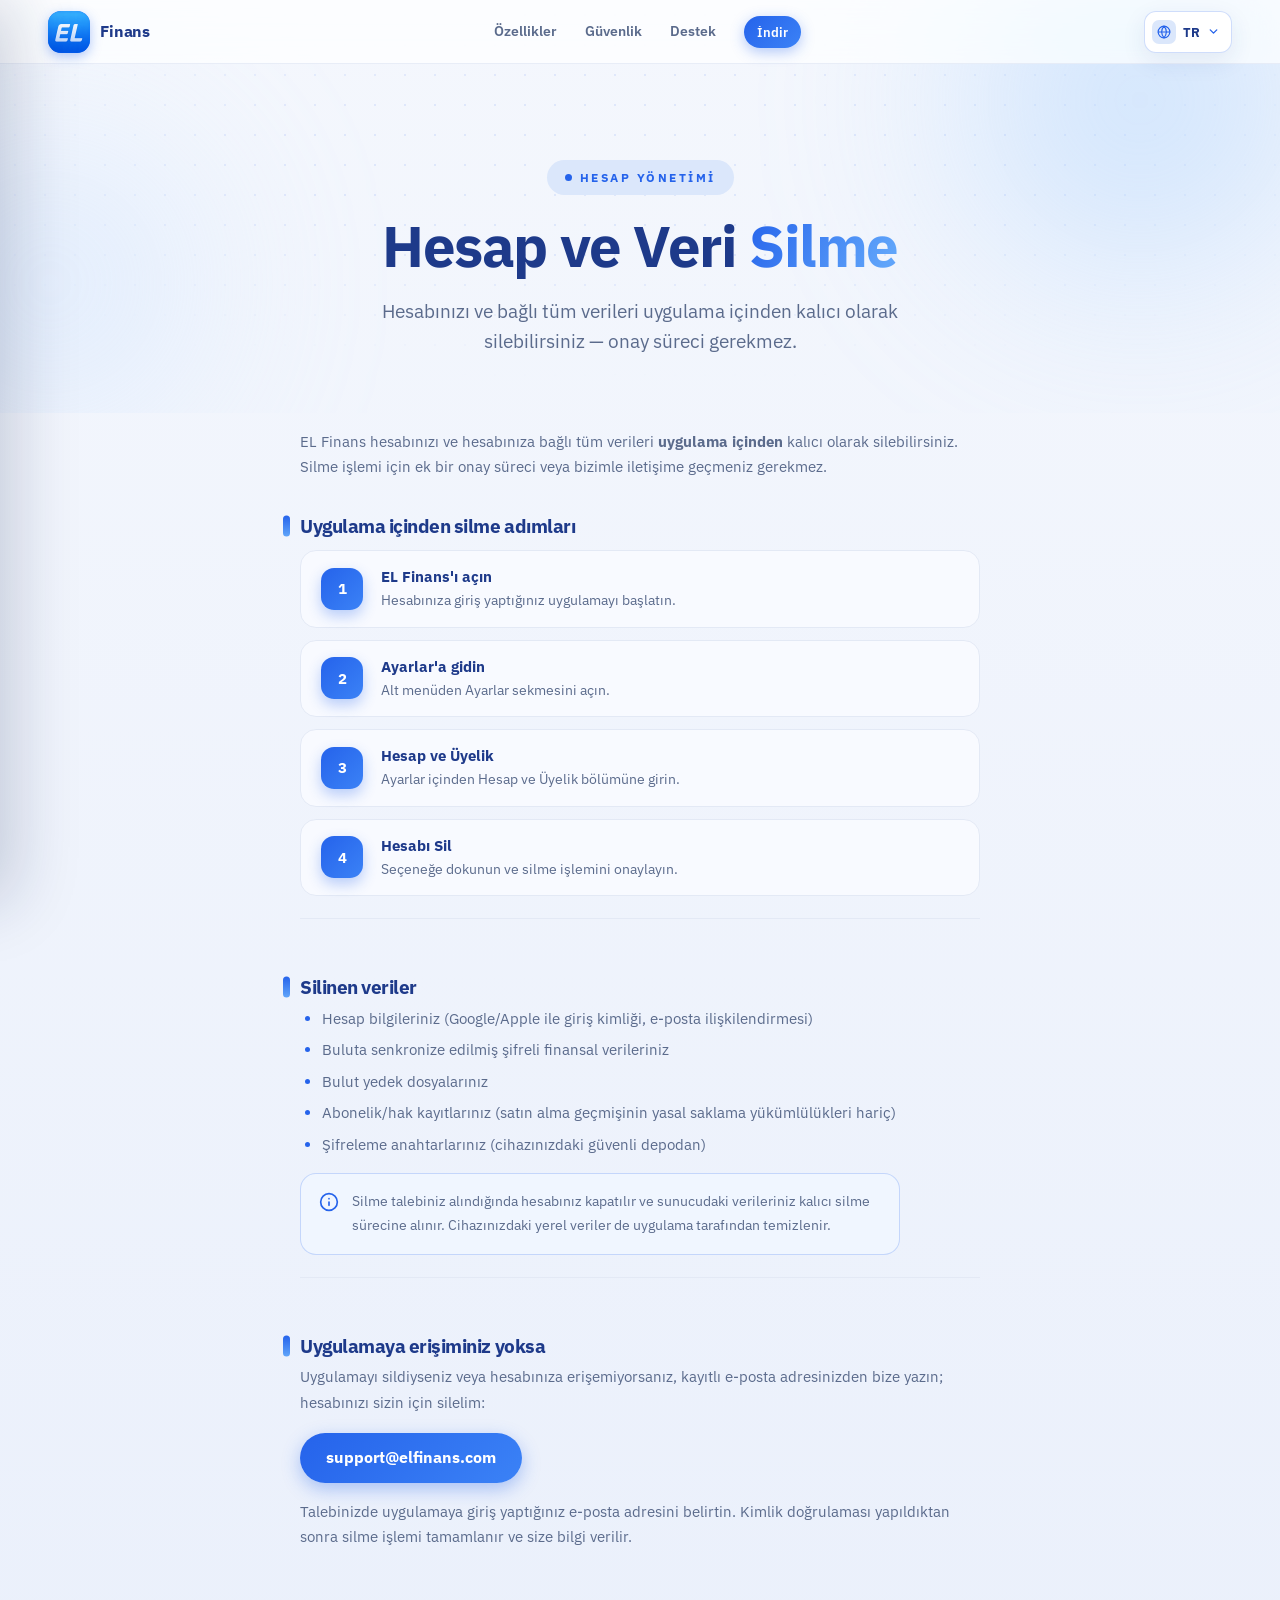
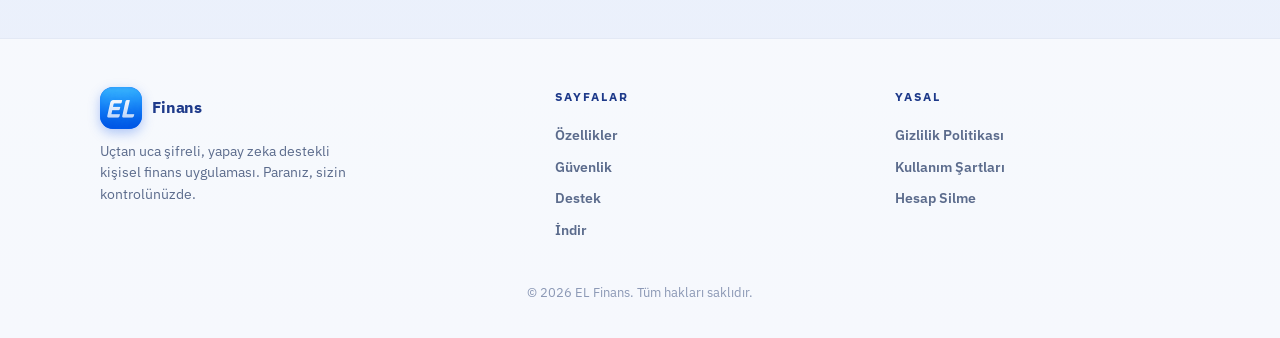
==== account-deletion.html @ 6c354d00 "Keep site animations enabled" ====
<!doctype html>
<html lang="tr" data-active-lang="tr">
<head>
  <meta charset="utf-8">
  <meta name="viewport" content="width=device-width, initial-scale=1">
  <title data-en="EL Finans - Account Deletion">EL Finans - Hesap Silme</title>
  <meta name="description" content="EL Finans hesabınızı ve verilerinizi kalıcı olarak silme adımları.">
  <link rel="icon" type="image/png" href="images/favicon-192.png">
  <link rel="apple-touch-icon" href="images/favicon-192.png">
  <link rel="preconnect" href="https://fonts.googleapis.com">
  <link rel="preconnect" href="https://fonts.gstatic.com" crossorigin>
  <link href="https://fonts.googleapis.com/css2?family=IBM+Plex+Sans:wght@400;500;600;700&display=swap" rel="stylesheet">
  <link rel="stylesheet" href="style.css?v=20260720-9">
</head>
<body>

<nav class="nav">
  <button type="button" class="nav-burger" aria-label="Menüyü aç" aria-expanded="false">
    <svg viewBox="0 0 24 24" fill="none" stroke="currentColor" stroke-width="2.2" stroke-linecap="round" aria-hidden="true"><path d="M4 6h16"/><path d="M4 12h16"/><path d="M4 18h16"/></svg>
  </button>
  <a class="brand" href="/" aria-label="EL Finans"><span class="brand-mark"><img src="images/logo-nav.png" alt="" width="42" height="42"></span><span class="brand-name">Finans</span></a>
  <div class="nav-links">
    <a href="/#features" data-en="Features">Özellikler</a>
    <a href="/#security" data-en="Security">Güvenlik</a>
    <a href="/support" data-en="Support">Destek</a>
    <a class="nav-cta" href="/#download" data-en="Download">İndir</a>
  </div>
  <div class="lang-switch" aria-label="Dil / Language">
    <button type="button" class="lang-toggle" aria-haspopup="listbox" aria-expanded="false">
      <svg viewBox="0 0 24 24" fill="none" stroke="currentColor" stroke-width="2" stroke-linecap="round" stroke-linejoin="round" aria-hidden="true"><circle cx="12" cy="12" r="10"/><path d="M2 12h20"/><path d="M12 2a15.3 15.3 0 0 1 4 10 15.3 15.3 0 0 1-4 10 15.3 15.3 0 0 1-4-10 15.3 15.3 0 0 1 4-10z"/></svg>
      <span class="lang-current">TR</span>
      <svg class="chev" viewBox="0 0 24 24" fill="none" stroke="currentColor" stroke-width="2.5" stroke-linecap="round" stroke-linejoin="round" aria-hidden="true"><path d="m6 9 6 6 6-6"/></svg>
    </button>
    <div class="lang-menu">
      <button type="button" data-set-lang="tr" aria-pressed="true">Türkçe</button>
      <button type="button" data-set-lang="en" aria-pressed="false">English</button>
    </div>
  </div>
</nav>

<header class="page-hero">
  <div class="hero-bg" aria-hidden="true">
    <div class="hero-dots"></div>
    <span class="orb orb-1"></span>
    <span class="orb orb-2"></span>
  </div>
  <span class="badge" data-en="Account Management">Hesap Yönetimi</span>
  <h1 data-en='Account &amp; Data <span class="accent">Deletion</span>'>Hesap ve Veri <span class="accent">Silme</span></h1>
  <p class="lede" data-en="You can permanently delete your account and all linked data from within the app — no approval process required.">Hesabınızı ve bağlı tüm verileri uygulama içinden kalıcı olarak silebilirsiniz — onay süreci gerekmez.</p>
</header>

<main class="page-main">
  <article class="legal-content">
    <section data-lang="tr">
      <div class="legal-intro">
        <p>EL Finans hesabınızı ve hesabınıza bağlı tüm verileri <strong>uygulama içinden</strong> kalıcı olarak silebilirsiniz. Silme işlemi için ek bir onay süreci veya bizimle iletişime geçmeniz gerekmez.</p>
      </div>
      <div class="legal-block">
        <h2>Uygulama içinden silme adımları</h2>
        <ol class="step-list">
        <li><span class="step-copy"><strong>EL Finans'ı açın</strong><span>Hesabınıza giriş yaptığınız uygulamayı başlatın.</span></span></li>
        <li><span class="step-copy"><strong>Ayarlar'a gidin</strong><span>Alt menüden Ayarlar sekmesini açın.</span></span></li>
        <li><span class="step-copy"><strong>Hesap ve Üyelik</strong><span>Ayarlar içinden Hesap ve Üyelik bölümüne girin.</span></span></li>
        <li><span class="step-copy"><strong>Hesabı Sil</strong><span>Seçeneğe dokunun ve silme işlemini onaylayın.</span></span></li>
        </ol>
      </div>
      <div class="legal-block">
        <h2>Silinen veriler</h2>
        <ul>
        <li>Hesap bilgileriniz (Google/Apple ile giriş kimliği, e-posta ilişkilendirmesi)</li>
        <li>Buluta senkronize edilmiş şifreli finansal verileriniz</li>
        <li>Bulut yedek dosyalarınız</li>
        <li>Abonelik/hak kayıtlarınız (satın alma geçmişinin yasal saklama yükümlülükleri hariç)</li>
        <li>Şifreleme anahtarlarınız (cihazınızdaki güvenli depodan)</li>
        </ul>
        <div class="callout">
        <svg viewBox="0 0 24 24" fill="none" stroke="currentColor" stroke-width="2" stroke-linecap="round" stroke-linejoin="round" aria-hidden="true"><circle cx="12" cy="12" r="10"/><path d="M12 16v-4"/><path d="M12 8h.01"/></svg>
        <p>Silme talebiniz alındığında hesabınız kapatılır ve sunucudaki verileriniz kalıcı silme sürecine alınır. Cihazınızdaki yerel veriler de uygulama tarafından temizlenir.</p>
        </div>
      </div>
      <div class="legal-block">
        <h2>Uygulamaya erişiminiz yoksa</h2>
        <p>Uygulamayı sildiyseniz veya hesabınıza erişemiyorsanız, kayıtlı e-posta adresinizden bize yazın; hesabınızı sizin için silelim:</p>
        <a class="mail-cta" href="mailto:support@elfinans.com?subject=Hesap%20Silme%20Talebi">support@elfinans.com</a>
        <p style="margin-top:16px">Talebinizde uygulamaya giriş yaptığınız e-posta adresini belirtin. Kimlik doğrulaması yapıldıktan sonra silme işlemi tamamlanır ve size bilgi verilir.</p>
      </div>
    </section>

    <section data-lang="en">
      <div class="legal-intro">
        <p>You can permanently delete your EL Finans account and all data linked to it <strong>from within the app</strong>. No additional approval process or contacting us is required.</p>
      </div>
      <div class="legal-block">
        <h2>Deletion steps in the app</h2>
        <ol class="step-list">
        <li><span class="step-copy"><strong>Open EL Finans</strong><span>Launch the app you use to access your account.</span></span></li>
        <li><span class="step-copy"><strong>Go to Settings</strong><span>Open the Settings tab from the bottom menu.</span></span></li>
        <li><span class="step-copy"><strong>Account &amp; Membership</strong><span>Open Account &amp; Membership from Settings.</span></span></li>
        <li><span class="step-copy"><strong>Delete Account</strong><span>Tap the option and confirm the deletion.</span></span></li>
        </ol>
      </div>
      <div class="legal-block">
        <h2>Data that is deleted</h2>
        <ul>
        <li>Your account information (Google/Apple sign-in identity, email association)</li>
        <li>Your encrypted financial data synced to the cloud</li>
        <li>Your cloud backup files</li>
        <li>Your subscription/entitlement records (except purchase history subject to legal retention obligations)</li>
        <li>Your encryption keys (from your device's secure storage)</li>
        </ul>
        <div class="callout">
        <svg viewBox="0 0 24 24" fill="none" stroke="currentColor" stroke-width="2" stroke-linecap="round" stroke-linejoin="round" aria-hidden="true"><circle cx="12" cy="12" r="10"/><path d="M12 16v-4"/><path d="M12 8h.01"/></svg>
        <p>Once your deletion request is received, your account is closed and your server-side data enters the permanent deletion process. Local data on your device is also cleared by the app.</p>
        </div>
      </div>
      <div class="legal-block">
        <h2>If you no longer have access to the app</h2>
        <p>If you deleted the app or cannot access your account, write to us from your registered email address and we will delete your account for you:</p>
        <a class="mail-cta" href="mailto:support@elfinans.com?subject=Account%20Deletion%20Request">support@elfinans.com</a>
        <p style="margin-top:16px">Include the email address you used to sign in to the app. After identity verification, the deletion is completed and you are notified.</p>
      </div>
    </section>
  </article>
</main>

<footer class="footer">
  <div class="footer-grid">
    <div class="footer-brand">
      <a class="brand" href="/" aria-label="EL Finans"><span class="brand-mark"><img src="images/logo-nav.png" alt="" width="42" height="42"></span><span class="brand-name">Finans</span></a>
      <p data-en="End-to-end encrypted, AI-powered personal finance app. Your money, under your control.">Uçtan uca şifreli, yapay zeka destekli kişisel finans uygulaması. Paranız, sizin kontrolünüzde.</p>
    </div>
    <div class="footer-col">
      <h4 data-en="Pages">Sayfalar</h4>
      <a href="/#features" data-en="Features">Özellikler</a>
      <a href="/#security" data-en="Security">Güvenlik</a>
      <a href="/support" data-en="Support">Destek</a>
      <a href="/#download" data-en="Download">İndir</a>
    </div>
    <div class="footer-col">
      <h4 data-en="Legal">Yasal</h4>
      <a href="/privacy-policy" data-en="Privacy Policy">Gizlilik Politikası</a>
      <a href="/terms" data-en="Terms of Use">Kullanım Şartları</a>
      <a href="/account-deletion" data-en="Account Deletion">Hesap Silme</a>
    </div>
  </div>
  <div class="copy-line" data-en="© 2026 EL Finans. All rights reserved.">© 2026 EL Finans. Tüm hakları saklıdır.</div>
</footer>

<script src="script.js?v=20260720-3"></script>
</body>
</html>
---- style.css ----
/* ═══════════════════════════════════════════════════════════════
   EL Finans — tanıtım sitesi v2
   Renk paleti korunmuştur; yerleşim ve animasyonlar yenilendi.
   ═══════════════════════════════════════════════════════════════ */
:root {
  --bg-1: #f4f7fd;
  --bg-2: #e9effb;
  --ink: #0f1f4b;
  --head: #1e3a8a;
  --accent: #2563eb;
  --accent-2: #3b82f6;
  --muted: #5b6b8c;
  --card: #ffffff;
  --border: #e3e9f5;
  --chip-bg: #dbe7fb;
  --green: #059669;
  --red: #e11d48;
  --amber: #f59e0b;
  --radius: 24px;
  --nav-h: 64px;
  --desktop-layout-scale: 1;
  --desktop-safe-layout-scale: .92;
  --desktop-layout-width: 100%;
  --desktop-layout-offset: 0%;
  --ease: cubic-bezier(.22,.61,.36,1);
}

* { margin: 0; padding: 0; box-sizing: border-box; }
html { scroll-behavior: smooth; }
.viewport-layout {
  --viewport-layout-scale: var(--desktop-layout-scale);
  width: 100%;
}
@media (min-width: 901px) {
  .viewport-layout {
    flex: none;
    transform: scale(var(--viewport-layout-scale));
    transform-origin: center center;
  }
}
body {
  font-family: "IBM Plex Sans", -apple-system, BlinkMacSystemFont, "Segoe UI", Roboto, "Helvetica Neue", Arial, sans-serif;
  background: linear-gradient(180deg, var(--bg-1) 0%, var(--bg-2) 100%);
  color: var(--ink);
  line-height: 1.6;
  -webkit-font-smoothing: antialiased;
  overflow-x: hidden;
}
img { max-width: 100%; }

/* Klavye ile gezinme için görünür odak halkası */
:focus-visible {
  outline: 3px solid rgba(37, 99, 235, .55);
  outline-offset: 2px;
  border-radius: 6px;
}

/* ─── Kaydırma ilerleme çubuğu (JS enjekte eder) ─── */
.scroll-progress {
  position: fixed; top: 0; left: 0; right: 0; z-index: 200;
  height: 3px; background: linear-gradient(90deg, var(--accent), #60a5fa);
  transform-origin: 0 50%; transform: scaleX(0);
  pointer-events: none;
}

/* ─── Nav ─── */
.nav {
  position: fixed; top: 0; left: 0; right: 0; z-index: 100;
  height: var(--nav-h);
  display: grid; grid-template-columns: auto minmax(0, 1fr) auto;
  align-items: center;
  gap: clamp(14px, 3vw, 34px);
  padding: 0 clamp(16px, 5vw, 48px);
  background: rgba(255, 255, 255, 0.72);
  -webkit-backdrop-filter: saturate(180%) blur(18px);
  backdrop-filter: saturate(180%) blur(18px);
  border-bottom: 1px solid rgba(227, 233, 245, 0.8);
  transition: box-shadow .3s ease;
}
.nav.scrolled { box-shadow: 0 4px 24px rgba(30, 58, 138, 0.08); }
.nav .brand { display: flex; align-items: center; gap: 10px; text-decoration: none; }
.brand-mark {
  width: 42px; height: 42px; border-radius: 13px;
  background: linear-gradient(135deg, #2563eb, #3b82f6);
  color: #fff; font-weight: 700; font-size: 18px; font-style: italic;
  display: grid; place-items: center;
  box-shadow: 0 4px 12px rgba(37, 99, 235, 0.35);
}
.brand-mark { overflow: hidden; }
.brand-mark img { display: block; width: 100%; height: 100%; object-fit: cover; }
.brand-name { color: var(--head); font-weight: 700; font-size: 16px; letter-spacing: -.01em; }
@media (max-width: 480px) { .brand-name { display: none; } }
.nav-links { display: flex; align-items: center; justify-content: center; gap: clamp(12px, 2.4vw, 28px); min-width: 0; }
.nav-links a {
  color: var(--muted); text-decoration: none; font-size: 14px; font-weight: 600;
  transition: color .2s;
}
.nav-links a:hover { color: var(--accent); }
.nav-cta {
  background: linear-gradient(135deg, #2563eb, #3b82f6);
  color: #fff !important; padding: 6px 13px; border-radius: 999px;
  font-size: 12.5px !important;
  box-shadow: 0 4px 14px rgba(37, 99, 235, 0.35);
  transition: transform .2s, box-shadow .2s;
}
.nav-cta:hover { transform: translateY(-1px); box-shadow: 0 6px 20px rgba(37, 99, 235, 0.45); }
.nav-cta:active { transform: scale(.97); }
.nav .lang-switch { justify-self: end; }

/* ─── Mobil menü: hamburger + soldan çekmece ─── */
.nav-burger {
  display: none;
  width: 42px; height: 42px; flex-shrink: 0;
  border: 1px solid var(--border); border-radius: 12px;
  background: rgba(255, 255, 255, .75);
  color: var(--head); cursor: pointer; padding: 0;
  place-items: center;
}
.nav-burger svg { width: 20px; height: 20px; }
.drawer-backdrop {
  position: fixed; inset: 0; z-index: 240;
  background: rgba(7, 15, 36, .45);
  -webkit-backdrop-filter: blur(4px); backdrop-filter: blur(4px);
  opacity: 0; pointer-events: none;
  transition: opacity .28s ease;
}
.drawer-backdrop.show { opacity: 1; pointer-events: auto; }
.drawer {
  position: fixed; top: 0; left: 0; bottom: 0; z-index: 250;
  width: min(300px, 82vw);
  background: var(--card);
  box-shadow: 24px 0 64px rgba(15, 31, 75, .2);
  transform: translateX(-104%);
  transition: transform .32s var(--ease);
  display: flex; flex-direction: column;
  padding: 14px 16px calc(20px + env(safe-area-inset-bottom, 0px));
  overflow-y: auto;
}
.drawer.open { transform: none; }
.drawer-head {
  display: flex; align-items: center; justify-content: space-between;
  padding-bottom: 14px; margin-bottom: 14px;
  border-bottom: 1px solid var(--border);
}
.drawer-head .brand { display: flex; align-items: center; gap: 10px; text-decoration: none; }
.drawer-head .brand-name { display: block; }
.drawer-close {
  width: 38px; height: 38px; border: 0; border-radius: 10px;
  background: var(--chip-bg); color: var(--head);
  display: grid; place-items: center; cursor: pointer;
}
.drawer-close svg { width: 18px; height: 18px; }
.drawer-links { display: grid; gap: 4px; }
.drawer-links a {
  display: block; padding: 13px 12px; border-radius: 12px;
  color: var(--head); text-decoration: none;
  font-weight: 700; font-size: 16px;
}
.drawer-links a:hover, .drawer-links a:active { background: var(--chip-bg); color: var(--accent); }
.drawer-lang { margin-top: auto; padding-top: 16px; border-top: 1px solid var(--border); }
.drawer-lang h5 {
  font-size: 11px; font-weight: 700; letter-spacing: 2px; text-transform: uppercase;
  color: var(--muted); margin: 0 0 10px 4px;
}
.drawer-lang .opts { display: flex; gap: 8px; }
.drawer-lang button {
  flex: 1; padding: 11px; border-radius: 12px;
  border: 1px solid var(--border); background: #fff;
  font: inherit; font-size: 14px; font-weight: 600; color: var(--head);
  cursor: pointer;
}
.drawer-lang button[aria-pressed="true"] {
  background: linear-gradient(135deg, #2563eb, #3b82f6);
  border-color: transparent; color: #fff;
}
body.drawer-open { overflow: hidden; }

@media (max-width: 760px) {
  .nav { display: flex; gap: 12px; }
  .nav-links { display: none; }
  .nav-burger { display: grid; }
  .nav .brand { margin-right: auto; }
}
@media (max-width: 480px) {
  .nav { padding: 0 12px; gap: 10px; }
  .nav .lang-toggle {
    grid-template-columns: 24px 12px;
    gap: 5px;
    width: 54px;
    min-width: 54px;
    min-height: 40px;
    padding: 5px;
  }
  .nav .lang-toggle .lang-current { display: none; }
  .nav .lang-toggle > svg:first-child { width: 24px; height: 24px; }
  .nav .lang-toggle .chev { width: 12px; height: 12px; }
}

/* ─── Ortak metin öğeleri ─── */
.badge {
  display: inline-flex; align-items: center; gap: 8px;
  background: var(--chip-bg); color: var(--accent);
  font-size: 12px; font-weight: 700; letter-spacing: 2.5px; text-transform: uppercase;
  padding: 8px 18px; border-radius: 999px; margin-bottom: 20px;
}
.badge::before {
  content: ""; width: 7px; height: 7px; border-radius: 50%;
  background: var(--accent);
  animation: badgePulse 2.4s ease-in-out infinite;
}
@keyframes badgePulse {
  0%, 100% { opacity: 1; transform: scale(1); box-shadow: 0 0 0 0 rgba(37, 99, 235, .4); }
  50% { opacity: .75; transform: scale(1.15); box-shadow: 0 0 0 5px rgba(37, 99, 235, 0); }
}
h1, h2 { color: var(--head); line-height: 1.08; letter-spacing: -0.025em; }
h1 { font-size: clamp(42px, 7vw, 84px); font-weight: 700; }
h2 { font-size: clamp(30px, 4.5vw, 52px); font-weight: 700; }
.accent {
  background: linear-gradient(120deg, #2563eb, #60a5fa, #2563eb);
  background-size: 200% auto;
  -webkit-background-clip: text; background-clip: text; color: transparent;
  animation: accentShift 7s ease-in-out infinite alternate;
}
@keyframes accentShift { from { background-position: 0% 50%; } to { background-position: 100% 50%; } }
.lede { color: var(--muted); font-size: clamp(16px, 2vw, 19px); margin-top: 18px; max-width: 50ch; }

.section-head { text-align: center; max-width: 720px; margin: 0 auto; padding: 0 clamp(16px, 5vw, 48px); }
.section-head .lede { margin-left: auto; margin-right: auto; }

/* ─── Scroll reveal ─── */
.reveal {
  opacity: 0; transform: translateY(36px); filter: blur(6px);
  transition: opacity .8s var(--ease), transform .8s var(--ease), filter .8s var(--ease);
}
.reveal.in { opacity: 1; transform: none; filter: none; }
.reveal-scale {
  opacity: 0; transform: translateY(48px) scale(.94);
  transition: opacity .9s var(--ease), transform .9s var(--ease);
}
.reveal-scale.in { opacity: 1; transform: none; }
.stagger > * {
  opacity: 0; transform: translateY(24px);
  transition: opacity .7s var(--ease), transform .7s var(--ease);
}
.stagger.in > * { opacity: 1; transform: none; }
.stagger.in > *:nth-child(1) { transition-delay: .05s; }
.stagger.in > *:nth-child(2) { transition-delay: .15s; }
.stagger.in > *:nth-child(3) { transition-delay: .25s; }
.stagger.in > *:nth-child(4) { transition-delay: .35s; }
.stagger.in > *:nth-child(5) { transition-delay: .45s; }
.stagger.in > *:nth-child(6) { transition-delay: .55s; }

/* ─── Telefon çerçevesi ─── */
.phone {
  position: relative;
  isolation: isolate;
  width: min(330px, 82vw);
  padding: clamp(4px, .38vw, 5px);
  border: 1px solid rgba(86, 91, 99, .82);
  border-radius: 14.33% / 6.6%;
  background:
    linear-gradient(105deg, #737982 0%, #f4f5f6 16%, #a8adb5 34%, #f8f9fa 51%, #959ba4 74%, #dfe2e5 100%);
  box-shadow:
    0 40px 80px rgba(15, 31, 75, .28),
    0 8px 24px rgba(15, 31, 75, .15),
    inset 0 1px 1px rgba(255, 255, 255, .95),
    inset 0 -1px 1px rgba(30, 34, 40, .35);
  will-change: transform;
  transform: translateY(var(--py, 0px)) rotateX(var(--rx, 0deg)) rotateY(var(--ry, 0deg));
}
.phone::before,
.phone::after {
  content: "";
  position: absolute;
  z-index: 2;
  width: 3px;
  border: 1px solid rgba(82, 87, 95, .76);
  filter: drop-shadow(0 2px 2px rgba(15, 23, 42, .2));
  pointer-events: none;
}
.phone::before {
  top: 21%;
  left: -4px;
  height: 21%;
  border-width: 0;
  background:
    linear-gradient(90deg, #70757d, #d9dde1 58%, #858b94) 0 0 / 100% 22% no-repeat,
    linear-gradient(90deg, #70757d, #d9dde1 58%, #858b94) 0 36% / 100% 30% no-repeat,
    linear-gradient(90deg, #70757d, #d9dde1 58%, #858b94) 0 72% / 100% 30% no-repeat;
  border-radius: 4px 0 0 4px;
}
.phone::after {
  top: 31%;
  right: -4px;
  height: 13.5%;
  border-radius: 0 4px 4px 0;
  background: linear-gradient(90deg, #858b94, #e4e7e9 42%, #747a83);
}
.phone.float { animation: float 7s ease-in-out infinite; }
@keyframes float { 0%, 100% { transform: translateY(0); } 50% { transform: translateY(-14px); } }
.screen {
  background: #05070b;
  border-radius: 12.6% / 5.8%;
  overflow: hidden;
  position: relative;
  z-index: 1;
}
.screen img { display: block; width: 100%; height: auto; object-fit: contain; object-position: center top; }
.screen::after {
  content: "";
  position: absolute;
  inset: 0;
  z-index: 3;
  border: clamp(4px, .55vw, 6px) solid #030405;
  border-radius: inherit;
  box-shadow: inset 0 0 0 1px rgba(255, 255, 255, .08);
  pointer-events: none;
}
.island {
  position: absolute; top: 1.5%; left: 50%; transform: translateX(-50%);
  width: 27.3%; height: 3.4%; background: #000; border-radius: 999px; z-index: 4;
  box-shadow: inset 0 -1px 0 rgba(255, 255, 255, .06);
}

/* ═══ HERO ═══ */
.hero {
  position: relative; overflow: hidden;
  min-height: 100svh;
  display: flex; flex-direction: column; justify-content: center;
  padding-top: calc(var(--nav-h) + clamp(0px, 3vh, 40px));
}
.hero-bg { position: absolute; inset: 0; pointer-events: none; }
.hero-dots {
  position: absolute; inset: 0;
  background-image: radial-gradient(circle, rgba(37, 99, 235, .1) 1px, transparent 1.5px);
  background-size: 30px 30px;
  -webkit-mask-image: radial-gradient(ellipse 90% 70% at 50% 40%, #000 30%, transparent 75%);
  mask-image: radial-gradient(ellipse 90% 70% at 50% 40%, #000 30%, transparent 75%);
}
.orb {
  position: absolute; border-radius: 50%;
  filter: blur(90px); opacity: .5;
  animation: orbDrift 20s ease-in-out infinite alternate;
}
.orb-1 { width: 520px; height: 520px; top: -160px; right: -120px; background: radial-gradient(circle, #93c5fd, transparent 70%); }
.orb-2 { width: 420px; height: 420px; bottom: -80px; left: -160px; background: radial-gradient(circle, #bfdbfe, transparent 70%); animation-delay: -7s; animation-duration: 26s; }
.orb-3 { width: 280px; height: 280px; top: 26%; left: 44%; background: radial-gradient(circle, #dbeafe, transparent 70%); animation-delay: -13s; animation-duration: 32s; }
@keyframes orbDrift {
  from { transform: translate3d(0, 0, 0) scale(1); }
  to   { transform: translate3d(48px, 36px, 0) scale(1.12); }
}

.hero-inner {
  position: relative; width: 100%; max-width: 1120px;
  margin: 0 auto;
  padding: clamp(18px, 2.7vh, 24px) clamp(16px, 5vw, 48px) clamp(24px, 3vh, 40px);
  display: grid; grid-template-columns: 1.1fr .9fr;
  gap: clamp(32px, 5vw, 72px);
  align-items: center;
}
.hero-copy h1 { line-height: 1.08; }
@media (min-width: 901px) {
  .hero {
    height: 100svh;
    min-height: 0;
    padding-top: calc(var(--nav-h) + 28px);
  }
  .hero-inner {
    padding: 24px 48px 28px;
    gap: 72px;
  }
}
@media (max-width: 900px) {
  .hero-inner { grid-template-columns: 1fr; text-align: center; transform: none; }
  .hero .lede { margin-left: auto; margin-right: auto; }
}

/* Başlık kelime kelime giriş (JS böler) */
.hw {
  display: inline-block;
  opacity: 0; transform: translateY(.7em);
  animation: wordUp .7s var(--ease) forwards;
  animation-delay: calc(var(--i, 0) * 90ms + 120ms);
}
@keyframes wordUp { to { opacity: 1; transform: none; } }
/* Bölünmüş kelimeler transform ile katman oluşturunca üstteki .accent'in
   background-clip:text'i çalışmaz; gradyan her kelimeye ayrıca uygulanır. */
.accent .hw {
  padding-bottom: .08em;
  background: linear-gradient(120deg, #2563eb, #60a5fa, #2563eb);
  background-size: 200% auto;
  -webkit-background-clip: text; background-clip: text; color: transparent;
  animation:
    wordUp .7s var(--ease) calc(var(--i, 0) * 90ms + 120ms) forwards,
    accentShift 7s ease-in-out infinite alternate;
}

.hero-slogan {
  display: inline-flex; align-items: center; gap: 9px;
  width: fit-content; margin-top: 20px;
  padding: 10px 16px;
  color: #1d4ed8; font-size: clamp(15px, 1.6vw, 18px);
  font-weight: 700; letter-spacing: .01em;
  background: linear-gradient(135deg, rgba(255, 255, 255, .92), rgba(219, 234, 254, .78));
  border: 1px solid rgba(59, 130, 246, .22);
  border-radius: 999px;
  box-shadow: 0 10px 28px rgba(37, 99, 235, .13), inset 0 1px 0 rgba(255, 255, 255, .85);
  -webkit-backdrop-filter: blur(10px); backdrop-filter: blur(10px);
  opacity: 0; animation: fadeUp .8s var(--ease) .7s forwards;
}
.hero-slogan::before {
  content: "✦"; color: #3b82f6; font-size: .9em;
  filter: drop-shadow(0 0 7px rgba(59, 130, 246, .45));
}
.hero-copy .lede { opacity: 0; animation: fadeUp .8s var(--ease) .55s forwards; }
.hero-copy .badge { opacity: 0; animation: fadeUp .7s var(--ease) 0s forwards; }
.hero-copy .store-buttons { opacity: 0; animation: fadeUp .8s var(--ease) .85s forwards; }
.hero-copy .trust-chips { opacity: 0; animation: fadeUp .8s var(--ease) 1s forwards; }
@keyframes fadeUp { from { opacity: 0; transform: translateY(26px); } to { opacity: 1; transform: none; } }

@media (max-width: 900px) {
  .hero-slogan { margin-left: auto; margin-right: auto; }
}

.trust-chips {
  list-style: none; display: flex; flex-wrap: wrap; gap: 10px;
  margin-top: 26px; padding: 0;
}
.trust-chips li {
  display: inline-flex; align-items: center; gap: 7px;
  font-size: 12.5px; font-weight: 600; color: var(--muted);
  background: rgba(255, 255, 255, .7);
  border: 1px solid var(--border); border-radius: 999px;
  padding: 7px 13px;
  -webkit-backdrop-filter: blur(6px); backdrop-filter: blur(6px);
}
.trust-chips svg { width: 14px; height: 14px; color: var(--accent); flex-shrink: 0; }
@media (max-width: 900px) { .trust-chips { justify-content: center; } }

/* Hero görseli: telefon + yüzen veri kartları */
.hero-visual {
  position: relative;
  display: flex; justify-content: center;
  perspective: 1200px;
  opacity: 0; animation: heroVisual 1s var(--ease) .35s forwards;
}
@keyframes heroVisual { from { opacity: 0; transform: translateY(40px) scale(.96); } to { opacity: 1; transform: none; } }
.hero-visual::before {
  content: ""; position: absolute; inset: -8%;
  background: conic-gradient(from 180deg, transparent 0%, rgba(147, 197, 253, .35) 25%, transparent 50%, rgba(191, 219, 254, .3) 75%, transparent 100%);
  border-radius: 50%;
  filter: blur(40px);
  animation: ringSpin 26s linear infinite;
  z-index: 0;
}
@keyframes ringSpin { to { transform: rotate(360deg); } }
.hero-visual .phone {
  position: relative; z-index: 1;
  width: min(330px, 82vw);
  box-shadow: 0 16px 34px rgba(15, 31, 75, .13), 0 4px 12px rgba(15, 31, 75, .07);
}
@media (max-width: 900px) {
  .hero-visual .phone { width: min(330px, 82vw); }
}

.float-chip {
  position: absolute; z-index: 2;
  display: flex; align-items: center; gap: 9px;
  background: rgba(255, 255, 255, .88);
  border: 1px solid var(--border);
  border-radius: 15px;
  padding: 10px 14px;
  box-shadow: 0 14px 34px rgba(15, 31, 75, 0.16);
  -webkit-backdrop-filter: blur(10px); backdrop-filter: blur(10px);
  animation: chipFloat 6s ease-in-out infinite alternate;
}
.float-chip .fc-ic {
  width: 30px; height: 30px; border-radius: 9px;
  display: grid; place-items: center; flex-shrink: 0;
}
.float-chip .fc-ic svg { width: 16px; height: 16px; }
.float-chip small { display: block; font-size: 10.5px; font-weight: 600; color: var(--muted); line-height: 1.2; }
.float-chip b { display: block; font-size: 14.5px; font-weight: 700; line-height: 1.25; font-variant-numeric: tabular-nums; }
.chip-income { top: 12%; left: -8%; animation-delay: -1s; }
.chip-income .fc-ic { background: rgba(5, 150, 105, .12); color: var(--green); }
.chip-income b { color: var(--green); }
.chip-expense { top: 42%; right: -12%; animation-delay: -3s; }
.chip-expense .fc-ic { background: rgba(225, 29, 72, .1); color: var(--red); }
.chip-expense b { color: var(--red); }
.chip-net { bottom: 10%; left: -4%; animation-delay: -5s; }
.chip-net .fc-ic { background: rgba(37, 99, 235, .12); color: var(--accent); }
.chip-net b { color: var(--accent); }
@keyframes chipFloat {
  from { transform: translateY(-7px); }
  to   { transform: translateY(9px); }
}
@media (max-width: 900px) {
  .chip-income { left: 2%; }
  .chip-expense { right: 0; }
  .chip-net { left: 6%; }
}
@media (max-width: 560px) {
  .float-chip { padding: 8px 11px; }
  .float-chip b { font-size: 12.5px; }
  .chip-income { left: -2%; }
  .chip-expense { right: -3%; }
}

/* ═══ İSTATİSTİK BANDI ═══ */
.stats {
  max-width: 1080px; margin: 0 auto;
  padding: clamp(56px, 8vw, 96px) clamp(16px, 5vw, 48px) clamp(24px, 4vw, 48px);
  display: grid; grid-template-columns: repeat(4, 1fr); gap: 18px;
}
@media (max-width: 860px) { .stats { grid-template-columns: repeat(2, 1fr); } }
.stat {
  background: var(--card);
  border: 1px solid var(--border);
  border-radius: 22px;
  padding: 26px 20px;
  text-align: center;
  transition: transform .3s var(--ease), box-shadow .3s var(--ease);
}
.stat:hover { transform: translateY(-4px); box-shadow: 0 16px 40px rgba(30, 58, 138, .1); }
.stat b {
  display: block;
  font-size: clamp(30px, 4vw, 42px); font-weight: 700; line-height: 1.1;
  color: var(--head); letter-spacing: -.02em;
  font-variant-numeric: tabular-nums;
}
.stat b span { display: inline; font: inherit; color: inherit; }
.stat b .unit { color: var(--accent); }
.stat > span { display: block; margin-top: 6px; font-size: 13px; font-weight: 600; color: var(--muted); }
@media (min-width: 901px) {
  .stats {
    max-width: 918px;
    padding: 48px 40px 24px;
    gap: 15px;
  }
  .stat { border-radius: 19px; padding: 22px 17px; }
  .stat b { font-size: 36px; }
  .stat > span { margin-top: 5px; font-size: 12px; }
}

/* ═══ YAPIŞKAN VİTRİN (özellikler) ═══ */
.showcase {
  --showcase-steps: 5;
  --showcase-stage-h: calc(100svh - var(--nav-h));
  position: relative;
  min-height: calc(var(--showcase-stage-h) + (var(--showcase-steps) - 1) * 58svh);
  padding: 0 clamp(16px, 5vw, 48px);
}
.showcase-stage {
  position: sticky; top: var(--nav-h);
  height: var(--showcase-stage-h);
  display: flex; align-items: center; justify-content: center;
  overflow: hidden;
}
.showcase-layout {
  --viewport-layout-scale: var(--desktop-safe-layout-scale);
  padding: clamp(12px, 2vh, 20px) 0;
  display: grid; grid-template-rows: auto minmax(0, 1fr);
}
.showcase .section-head .badge { margin-bottom: 8px; padding-block: 6px; }
.showcase .section-head .lede { margin-top: 8px; }
.showcase-wrap {
  width: 100%; max-width: 1080px; min-height: 0;
  margin: clamp(12px, 2vh, 20px) auto 0;
  display: grid; grid-template-columns: minmax(0, 1.1fr) minmax(220px, 340px);
  gap: clamp(14px, 2.5vw, 32px); align-items: center;
}
@media (min-width: 901px) {
  .showcase-layout {
    padding-block: 20px;
    grid-template-rows: auto auto;
    align-content: center;
  }
  .showcase-wrap { margin-top: 20px; gap: 32px; }
  .steps { gap: 9px; }
  .step { padding-block: 11px; }
  .step-ic { width: 44px; height: 44px; }
}
.steps { width: min(100%, 580px); justify-self: end; display: grid; gap: clamp(5px, .9vh, 9px); min-width: 0; }
.step {
  display: flex; gap: 13px; align-items: center; min-width: 0;
  background: transparent; border: 1px solid transparent; border-radius: 18px;
  padding: clamp(8px, 1.15vh, 12px) 15px; cursor: pointer; opacity: .72;
  transition: opacity .35s var(--ease), background .35s var(--ease), border-color .35s var(--ease), box-shadow .35s var(--ease), transform .35s var(--ease);
}
.step.active {
  opacity: 1; background: var(--card); border-color: var(--border);
  box-shadow: 0 12px 32px rgba(30, 58, 138, .1);
  transform: translateX(10px);
}
.step > div { min-width: 0; }
.step-ic {
  width: clamp(36px, 5vh, 44px); height: clamp(36px, 5vh, 44px);
  border-radius: 13px; flex-shrink: 0; display: grid; place-items: center;
  background: var(--chip-bg); color: var(--accent);
  transition: background .35s, color .35s, transform .35s var(--ease);
}
.step.active .step-ic {
  background: linear-gradient(135deg, #2563eb, #3b82f6);
  color: #fff; transform: scale(1.06);
  box-shadow: 0 8px 20px rgba(37, 99, 235, .35);
}
.step-ic svg { width: 21px; height: 21px; }
.step h3 { font-size: 15px; line-height: 1.25; color: var(--head); }
.step p {
  max-width: 100%;
  font-size: 13px;
  color: var(--muted);
  margin-top: 4px;
  line-height: 1.6;
  text-wrap: balance;
}
.step .step-phone { display: none; }
.showcase-sticky {
  position: relative; height: 100%; min-height: 0;
  display: flex; justify-content: center; align-items: center; perspective: 1200px;
}
.showcase-sticky .phone {
  width: min(330px, 82vw);
  box-shadow: 0 16px 34px rgba(15, 31, 75, .13), 0 4px 12px rgba(15, 31, 75, .07);
}
.showcase-sticky .screen { aspect-ratio: 1206 / 2622; }
.showcase-sticky .screen img {
  position: absolute; inset: 0; width: 100%; height: 100%; opacity: 0; transform: scale(1.04);
  transition: opacity .5s var(--ease), transform .5s var(--ease);
}
.showcase-sticky .screen img.active { opacity: 1; transform: none; }

@media (max-width: 900px) {
  .showcase { min-height: 0; padding: clamp(56px, 9vw, 80px) clamp(16px, 5vw, 48px); }
  .showcase-stage { position: static; height: auto; display: block; overflow: visible; }
  .showcase-layout { padding: 0; display: block; transform: none; }
  .showcase-wrap { grid-template-columns: 1fr; margin-top: 32px; }
  .showcase-sticky { display: none; }
  .steps { display: flex; flex-direction: column; gap: 14px; }
  .step { flex-wrap: wrap; cursor: default; opacity: 1; padding: 20px; }
  .step.active { transform: none; }
  .step, .step.active {
    background: var(--card); border-color: var(--border);
    box-shadow: 0 10px 30px rgba(30, 58, 138, .07);
  }
  .step h3 { font-size: 17px; }
  .step p { font-size: 14px; line-height: 1.55; margin-top: 5px; }
  .step .step-phone {
    display: block;
    width: min(270px, 76vw);
    margin: 18px auto 0;
    box-shadow: 0 12px 26px rgba(15, 31, 75, .10);
  }
  .step .step-phone img {
    display: block;
    width: 100%;
    height: auto;
    margin: 0;
  }
}
/* ═══ YAPAY ZEKA DEMOSU ═══ */
.immersive-section {
  position: relative;
  min-height: calc(100svh - var(--nav-h) + 34svh);
}
.immersive-stage {
  position: sticky;
  top: var(--nav-h);
  width: 100%;
  height: calc(100svh - var(--nav-h));
  display: flex;
  flex-direction: column;
  justify-content: center;
  overflow: hidden;
}
.ai-section {
  background: transparent;
}
.ai-section .immersive-stage {
  height: calc(100svh - var(--nav-h));
  min-height: 0;
  padding: clamp(16px, 3vh, 36px) clamp(16px, 5vw, 48px);
}
.ai-visual .phone {
  width: min(330px, 82vw);
}
.ai-panel {
  --viewport-layout-scale: var(--desktop-safe-layout-scale);
  position: relative; overflow: hidden;
  width: 100%; max-width: 1080px; margin: 0 auto;
  background: radial-gradient(900px 500px at 80% -10%, #1e3a8a 0%, #0f1f4b 55%, #0a1533 100%);
  border-radius: 40px;
  padding: clamp(40px, 6vw, 72px) clamp(24px, 5vw, 64px);
  display: grid; grid-template-columns: 1.15fr .85fr;
  gap: clamp(28px, 5vw, 64px);
  align-items: center;
  color: #fff;
  border: 1px solid rgba(147, 197, 253, .16);
  box-shadow: 0 12px 30px rgba(15, 31, 75, .08);
}
@media (max-width: 900px) {
  .immersive-section { min-height: 0; }
  .immersive-stage {
    position: static; height: auto; overflow: visible;
    transform: none !important;
  }
  .viewport-layout { width: 100%; transform: none; }
  .ai-panel { grid-template-columns: 1fr; }
  .gallery .immersive-stage { padding: clamp(72px, 9vw, 96px) 0; }
}
.ai-panel::before {
  content: ""; position: absolute; width: 420px; height: 420px; border-radius: 50%;
  background: rgba(96, 165, 250, .18); filter: blur(90px);
  top: -160px; left: -120px; pointer-events: none;
}
.ai-panel .badge { background: rgba(96, 165, 250, .16); color: #93c5fd; }
.ai-panel .badge::before { background: #93c5fd; }
.ai-panel h2 { color: #fff; }
.ai-panel .lede { color: #b6c4e4; }

.ai-demo { margin-top: 30px; max-width: 460px; }
.ai-input {
  display: flex; align-items: center; gap: 12px;
  background: rgba(255, 255, 255, .08);
  border: 1px solid rgba(147, 197, 253, .25);
  border-radius: 16px;
  padding: 15px 18px;
  font-size: 15.5px;
}
.ai-input svg { width: 19px; height: 19px; color: #93c5fd; flex-shrink: 0; }
.ai-typed { color: #fff; white-space: nowrap; overflow: hidden; }
.ai-caret {
  width: 2px; height: 1.25em; background: #93c5fd; flex-shrink: 0;
  animation: caretBlink 1s steps(1) infinite;
}
@keyframes caretBlink { 50% { opacity: 0; } }
.ai-result { display: flex; flex-wrap: wrap; gap: 9px; margin-top: 14px; min-height: 38px; }
.ai-tag {
  display: inline-flex; align-items: center; gap: 6px;
  background: rgba(96, 165, 250, .14);
  border: 1px solid rgba(147, 197, 253, .3);
  border-radius: 999px;
  padding: 7px 13px;
  font-size: 12.5px; font-weight: 600; color: #dbeafe;
  opacity: 0; transform: translateY(8px) scale(.92);
  transition: opacity .35s var(--ease), transform .35s var(--ease);
}
.ai-tag.show { opacity: 1; transform: none; }
.ai-tag small { color: #93c5fd; font-weight: 700; font-size: 12.5px; }
.ai-note { margin-top: 16px; font-size: 12.5px; color: #8fa3cf; }
.ai-visual { display: flex; justify-content: center; perspective: 1200px; }
@media (max-width: 900px) {
  .ai-section .immersive-stage {
    height: auto;
    min-height: 0;
    padding: 48px 14px 56px;
    overflow: visible;
  }
  .ai-panel {
    grid-template-columns: minmax(0, 1fr);
    gap: 28px;
    padding: 32px 20px 24px;
    border-radius: 28px;
    box-shadow: 0 10px 24px rgba(15, 31, 75, .07);
  }
  .ai-panel h2 { font-size: clamp(30px, 9vw, 38px); }
  .ai-panel .lede { font-size: 15px; line-height: 1.55; }
  .ai-demo { margin-top: 22px; }
  .ai-input { padding: 12px 14px; font-size: 14px; }
  .ai-visual { margin-top: 0; }
.ai-visual .phone {
    width: min(240px, 62vw);
  }
}

/* ═══ GALERİ (marquee) ═══ */
.gallery { text-align: center; overflow: visible; }
.gallery .immersive-stage { padding: clamp(56px, 7vw, 84px) 0; }
.gallery-layout {
  width: var(--desktop-layout-width);
  margin-left: var(--desktop-layout-offset);
}
.marquee {
  position: relative;
  margin-top: 52px;
  display: flex;
  overflow-x: clip;
  overflow-y: visible;
  padding-block: 18px 28px;
}
.marquee::before,
.marquee::after {
  content: "";
  position: absolute; top: 0; bottom: 0; z-index: 3;
  width: min(9vw, 120px);
  pointer-events: none;
}
.marquee::before { left: 0; background: linear-gradient(90deg, var(--bg-2), rgba(233, 239, 251, 0)); }
.marquee::after { right: 0; background: linear-gradient(270deg, var(--bg-2), rgba(233, 239, 251, 0)); }
.marquee-track {
  display: flex; gap: 22px; padding-right: 22px;
  flex-shrink: 0;
  animation: galleryMarquee 36s linear infinite;
  will-change: transform;
}
.marquee:hover .marquee-track { animation-play-state: paused; }
body.modal-open .marquee-track { animation-play-state: paused; }
@keyframes galleryMarquee { from { transform: translate3d(0, 0, 0); } to { transform: translate3d(-100%, 0, 0); } }
.shot {
  width: 172px; flex-shrink: 0;
  aspect-ratio: 1242 / 2688;
  appearance: none; border: 0; cursor: zoom-in;
  position: relative;
  background: transparent; border-radius: 26px; padding: 0;
  overflow: hidden;
  box-shadow: 0 18px 40px rgba(15, 31, 75, 0.2);
  transition: transform .3s var(--ease), box-shadow .3s;
}
.shot:hover,
.shot:focus-visible { transform: translateY(-8px) scale(1.03); box-shadow: 0 26px 52px rgba(15, 31, 75, 0.3); }
.shot img {
  display: block; width: 100%; height: 100%;
  object-fit: cover; object-position: top center;
  border-radius: inherit; background: #f6f8fd;
}
body.modal-open { overflow: hidden; }
.shot-modal {
  position: fixed; inset: 0; z-index: 300;
  display: grid; place-items: center;
  padding: clamp(18px, 4vw, 48px);
  background: rgba(7, 15, 36, .72);
  -webkit-backdrop-filter: blur(16px); backdrop-filter: blur(16px);
  opacity: 0; pointer-events: none;
  transition: opacity .24s ease;
}
.shot-modal.open { opacity: 1; pointer-events: auto; }
.shot-modal-frame {
  position: relative;
  max-width: min(92vw, 1206px);
  max-height: min(92svh, 2622px);
  overflow: hidden;
  border-radius: 34px;
  box-shadow: 0 34px 90px rgba(0, 0, 0, .42);
  transform: translateY(18px) scale(.96);
  transition: transform .24s var(--ease);
}
.shot-modal.open .shot-modal-frame { transform: none; }
.shot-modal-frame img {
  display: block;
  width: auto;
  height: auto;
  max-width: 92vw;
  max-height: 92svh;
  object-fit: contain;
  border-radius: inherit;
  background: #f6f8fd;
}
@media (max-width: 420px) {
  .shot-modal-frame { border-radius: 28px; }
}
.shot-modal-close {
  position: fixed; top: clamp(14px, 3vw, 26px); right: clamp(14px, 3vw, 26px);
  width: 44px; height: 44px; border: 0; border-radius: 999px;
  display: grid; place-items: center;
  color: #fff; background: rgba(255, 255, 255, .14);
  cursor: pointer;
  box-shadow: 0 12px 32px rgba(0, 0, 0, .18);
}
.shot-modal-close svg { width: 21px; height: 21px; }
.shot-modal-close:hover { background: rgba(255, 255, 255, .22); }

/* ═══ GÜVENLİK BANDI ═══ */
.dark-band {
  scroll-margin-top: var(--nav-h);
  background: radial-gradient(1200px 600px at 50% -10%, #1e3a8a 0%, #0f1f4b 55%, #0a1533 100%);
  color: #fff; text-align: center;
}
.dark-band .immersive-stage {
  height: auto;
  min-height: calc(100svh - var(--nav-h));
  padding: clamp(72px, 8vw, 104px) clamp(16px, 5vw, 48px);
}
@media (min-width: 901px) {
  .dark-band .immersive-stage {
    height: calc(100svh - var(--nav-h));
    min-height: 0;
    padding: 32px 48px;
  }
}
.security-layout { display: flex; flex-direction: column; justify-content: center; }
.dark-band .badge { align-self: center; background: rgba(96, 165, 250, .16); color: #93c5fd; }
.dark-band .badge::before { background: #93c5fd; }
.dark-band h2 { color: #fff; }
.dark-band .lede { color: #b6c4e4; margin-left: auto; margin-right: auto; }
.sec-grid {
  display: grid; grid-template-columns: repeat(3, minmax(0, 1fr));
  gap: 16px; max-width: 1020px; margin: 48px auto 0;
}

.sec-card {
  background: rgba(255, 255, 255, .06);
  border: 1px solid rgba(147, 197, 253, .18);
  border-radius: 20px; padding: 26px 22px; text-align: left;
  -webkit-backdrop-filter: blur(8px); backdrop-filter: blur(8px);
  transition: transform .3s var(--ease), border-color .3s, background .3s;
}
.sec-card:hover {
  transform: translateY(-4px);
  border-color: rgba(147, 197, 253, .38);
  background: rgba(255, 255, 255, .09);
}
.sec-head { display: flex; align-items: center; gap: 12px; }
.sec-card .ic {
  width: 40px; height: 40px; flex-shrink: 0;
  display: grid; place-items: center;
  background: rgba(96, 165, 250, .14);
  border: 1px solid rgba(147, 197, 253, .22);
  border-radius: 12px;
}
.sec-card .ic svg { width: 20px; height: 20px; color: #93c5fd; }
.sec-card h3 { font-size: 16px; margin: 0; color: #fff; }
.sec-card p { font-size: 13px; color: #b6c4e4; line-height: 1.55; margin-top: 10px; }
@media (max-width: 640px) {
  .dark-band { overflow: hidden; }
  .dark-band .immersive-stage {
    width: 100%;
    min-width: 0;
    padding: 42px 14px 54px;
  }
  .dark-band .badge {
    margin-bottom: 14px;
    padding: 6px 13px;
    font-size: 10px;
  }
  .dark-band h2 {
    max-width: 12ch;
    margin-inline: auto;
    font-size: clamp(27px, 8.5vw, 34px);
  }
  .dark-band .lede {
    max-width: 32ch;
    margin-top: 12px;
    font-size: 14px;
    line-height: 1.5;
  }
  .sec-grid {
    width: 100%;
    min-width: 0;
    grid-template-columns: minmax(0, 1fr);
    gap: 10px;
    margin-top: 28px;
  }
  .sec-card {
    min-width: 0;
    padding: 16px 14px;
    border-radius: 14px;
  }
  .sec-head { min-width: 0; gap: 9px; }
  .sec-card .ic {
    width: 34px; height: 34px;
    border-radius: 9px;
  }
  .sec-card .ic svg { width: 17px; height: 17px; }
  .sec-card h3 {
    min-width: 0;
    font-size: clamp(12px, 3.5vw, 14px);
    line-height: 1.3;
    overflow-wrap: anywhere;
  }
  .sec-card p { margin-top: 8px; font-size: 12.5px; }
  .sec-card:hover { transform: none; }
}

/* ═══ CTA ═══ */
.cta {
  scroll-margin-top: var(--nav-h);
  text-align: center;
  padding: clamp(72px, 9vw, 110px) clamp(16px, 5vw, 48px) clamp(88px, 10vw, 130px);
}
@media (min-width: 901px) {
  .cta {
    min-height: calc(100svh - var(--nav-h));
    padding: 48px;
    display: flex;
    align-items: center;
    justify-content: center;
  }
  .cta-card { width: 100%; }
}
.cta-card {
  position: relative; overflow: hidden;
  max-width: 880px; margin: 0 auto;
  background: linear-gradient(180deg, #ffffff, #f3f7ff);
  border: 1px solid var(--border);
  border-radius: 36px;
  padding: clamp(48px, 7vw, 88px) clamp(24px, 5vw, 64px);
  box-shadow: 0 32px 80px rgba(30, 58, 138, 0.12);
}
.cta-card::before,
.cta-card::after {
  content: ""; position: absolute; border-radius: 50%;
  filter: blur(70px); pointer-events: none;
}
.cta-card::before { width: 300px; height: 300px; top: -140px; left: -100px; background: rgba(147, 197, 253, .5); }
.cta-card::after { width: 260px; height: 260px; bottom: -120px; right: -80px; background: rgba(191, 219, 254, .6); }
.cta-card > * { position: relative; z-index: 1; }
@media (max-width: 760px) {
  .cta-card {
    isolation: isolate;
    -webkit-clip-path: inset(0 round 36px);
    clip-path: inset(0 round 36px);
    -webkit-mask-image: -webkit-radial-gradient(white, black);
  }
  .cta-card::before,
  .cta-card::after { filter: none; }
  .cta-card::before { background: radial-gradient(circle, rgba(147, 197, 253, .5), rgba(147, 197, 253, 0) 70%); }
  .cta-card::after { background: radial-gradient(circle, rgba(191, 219, 254, .6), rgba(191, 219, 254, 0) 70%); }
}

.store-buttons { display: flex; gap: 14px; justify-content: center; flex-wrap: wrap; margin-top: 36px; }
.hero .store-buttons { margin-top: 18px; }
@media (min-width: 901px) { .hero .store-buttons { justify-content: flex-start; } }
.store-btn {
  display: inline-flex; align-items: center; gap: 12px;
  background: #0f1f4b; color: #fff; text-decoration: none;
  padding: 12px 22px; border-radius: 14px;
  transition: transform .2s, box-shadow .2s;
  box-shadow: 0 8px 24px rgba(15, 31, 75, 0.25);
  will-change: transform;
}
.store-btn:hover { transform: translateY(-2px); box-shadow: 0 12px 32px rgba(15, 31, 75, 0.35); }
.store-btn:active { transform: translateY(0) scale(.97); }
.store-btn-disabled {
  opacity: .55;
  cursor: not-allowed;
  box-shadow: none;
  will-change: auto;
}
.store-btn-disabled:hover,
.store-btn-disabled:active { transform: none; box-shadow: none; }
.store-btn svg { width: 26px; height: 26px; flex-shrink: 0; }
.store-btn .t { text-align: left; line-height: 1.15; }
.store-btn .t small { display: block; font-size: 10px; opacity: .75; font-weight: 600; }
.store-btn .t b { font-size: 16px; }
.store-note { margin-top: 18px; font-size: 13px; color: var(--muted); }

/* ═══ FOOTER ═══ */
.footer {
  border-top: 1px solid var(--border);
  background: rgba(255,255,255,.6);
  padding: 48px clamp(16px, 5vw, 48px) 36px;
  text-align: center;
}
.footer-grid {
  max-width: 1080px; margin: 0 auto 36px;
  display: grid; grid-template-columns: 1.4fr 1fr 1fr;
  gap: clamp(24px, 5vw, 56px);
  text-align: left;
}
@media (max-width: 720px) { .footer-grid { grid-template-columns: 1fr; text-align: center; } }
.footer-brand { display: flex; flex-direction: column; gap: 12px; }
.footer-brand .brand { display: inline-flex; align-items: center; gap: 10px; text-decoration: none; }
@media (max-width: 720px) { .footer-brand { align-items: center; } }
.footer-brand p { font-size: 13.5px; color: var(--muted); max-width: 32ch; }
.footer-col h4 {
  font-size: 12px; font-weight: 700; letter-spacing: 2px; text-transform: uppercase;
  color: var(--head); margin-bottom: 14px;
}
.footer-col a {
  display: block; color: var(--muted); font-size: 13.5px; font-weight: 600;
  text-decoration: none; padding: 5px 0;
  transition: color .2s;
}
.footer-col a:hover { color: var(--accent); }
.footer .copy-line { font-size: 12.5px; color: #8b98b5; }

/* ═══ ALT SAYFALAR (politika/destek) ═══ */
/* Sayfa hero'su — ana sayfadaki hero dilinin küçük hâli */
.page-hero {
  position: relative; overflow: hidden; text-align: center;
  padding: calc(var(--nav-h) + clamp(52px, 8vw, 96px)) clamp(16px, 5vw, 48px) clamp(32px, 5vw, 56px);
}
.page-hero > :not(.hero-bg) { position: relative; }
.page-hero h1 { font-size: clamp(34px, 5vw, 58px); }
.page-hero .lede { margin-left: auto; margin-right: auto; }
.page-hero .updated {
  display: inline-flex; align-items: center; gap: 7px;
  margin-top: 18px; padding: 7px 14px;
  background: rgba(255, 255, 255, .7);
  border: 1px solid var(--border); border-radius: 999px;
  font-size: 12.5px; font-weight: 600; color: var(--muted);
  -webkit-backdrop-filter: blur(6px); backdrop-filter: blur(6px);
}
.page-hero .updated svg { width: 13px; height: 13px; color: var(--accent); }

.page-main { max-width: 860px; margin: 0 auto; padding: 8px 20px 88px; }

/* Yasal içerik: dokümantasyon düzeni — solda içindekiler, sağda içerik */
.legal-layout {
  max-width: 1040px;
  display: grid; grid-template-columns: 224px minmax(0, 1fr);
  gap: clamp(36px, 5vw, 72px);
  align-items: start;
}
.legal-toc {
  position: sticky; top: calc(var(--nav-h) + 32px);
  background: var(--card);
  border: 1px solid var(--border);
  border-radius: 20px;
  padding: 18px 12px 12px;
  box-shadow: 0 14px 36px rgba(30, 58, 138, .08);
}
.legal-toc h4 {
  font-size: 11px; font-weight: 700; letter-spacing: 2px; text-transform: uppercase;
  color: #8b98b5; margin-bottom: 12px; padding-left: 12px;
}
.legal-toc nav { display: flex; flex-direction: column; gap: 3px; counter-reset: toc; }
.legal-toc a {
  counter-increment: toc;
  display: flex; align-items: center; gap: 10px;
  font-size: 13px; font-weight: 600; color: var(--muted);
  text-decoration: none; line-height: 1.35;
  padding: 9px 12px;
  border-radius: 12px;
  transition: background .25s var(--ease), color .25s, box-shadow .25s;
}
.legal-toc a::before {
  content: counter(toc, decimal-leading-zero);
  font-size: 10.5px; font-weight: 700;
  font-variant-numeric: tabular-nums;
  color: var(--accent); opacity: .55;
  flex-shrink: 0;
  transition: color .25s, opacity .25s;
}
.legal-toc a:hover { background: #f0f5ff; color: var(--accent); }
.legal-toc a.active {
  background: linear-gradient(135deg, #2563eb, #3b82f6);
  color: #fff;
  box-shadow: 0 6px 16px rgba(37, 99, 235, .3);
}
.legal-toc a.active::before { color: #fff; opacity: .8; }
@media (max-width: 900px) {
  .legal-layout { grid-template-columns: 1fr; }
  .legal-toc { display: none; }
}

.legal-content {
  width: min(100%, 68ch);
  margin: 0 auto;
  text-align: left;
  opacity: 0;
  transform: translateY(18px);
  animation: legalContentIn .7s var(--ease) .12s forwards;
}
@keyframes legalContentIn {
  to { opacity: 1; transform: none; }
}
.legal-intro { max-width: 68ch; margin-bottom: 6px; }
.legal-intro p { font-size: 16.5px; line-height: 1.7; color: var(--ink); }
.legal-block {
  max-width: 68ch;
  margin-top: 22px;
  scroll-margin-top: calc(var(--nav-h) + 24px);
}
.legal-block:first-child { margin-top: 0; }
.legal-block h2 { margin-top: 0; }
.legal-block p, .legal-block li { line-height: 1.7; }
.legal-block + .legal-block { border-top: 1px solid var(--border); padding-top: 22px; }
.legal-block .step-list { max-width: 100%; }
.legal-block .callout { max-width: 60ch; }
.page-main h1 { font-size: clamp(28px, 4vw, 38px); margin-bottom: 6px; }
.page-main h2 {
  position: relative;
  font-size: 19px; margin-top: 36px; margin-bottom: 4px;
}
/* Renkli çubuk sola, metin sütununun dışına taşar; böylece başlık ve
   altındaki gövde metni aynı hizadan başlar. */
.page-main h2::before {
  content: ""; position: absolute; left: -17px; top: 50%;
  transform: translateY(-50%);
  width: 7px; height: 21px; border-radius: 4px;
  background: linear-gradient(180deg, #2563eb, #60a5fa);
}
.page-main p, .page-main li { color: var(--muted); font-size: 15px; }
.page-main p { margin-top: 8px; }
.page-main ul, .page-main ol { padding-left: 22px; margin-top: 8px; }
.page-main li { margin-bottom: 6px; }
.page-main ul li::marker { color: var(--accent); }
.page-main .updated { font-size: 13px; color: #8b98b5; margin-bottom: 24px; }
.page-main a { color: var(--accent); }

/* Numaralı adım kartları (hesap silme) */
.step-list { list-style: none; counter-reset: step; display: grid; gap: 12px; padding: 0 !important; margin-top: 14px !important; }
.step-list li {
  counter-increment: step;
  display: grid; grid-template-columns: 42px minmax(0, 1fr); align-items: center; gap: 18px;
  background: #f8faff; border: 1px solid var(--border); border-radius: 16px;
  padding: 16px 20px; margin: 0;
  transition: transform .25s var(--ease), box-shadow .25s var(--ease), border-color .25s;
}
.step-list li:hover {
  transform: translateX(4px);
  border-color: rgba(37, 99, 235, .3);
  box-shadow: 0 10px 26px rgba(30, 58, 138, .09);
}
.step-list li::before {
  content: counter(step);
  width: 42px; height: 42px; border-radius: 13px;
  background: linear-gradient(135deg, #2563eb, #3b82f6);
  color: #fff; font-weight: 700; font-size: 15px;
  display: grid; place-items: center;
  box-shadow: 0 6px 14px rgba(37, 99, 235, .3);
}

.step-copy { display: grid; gap: 3px; min-width: 0; }
.step-copy strong { color: var(--head); font-size: 15px; line-height: 1.35; }
.step-copy > span { color: var(--muted); font-size: 13.5px; line-height: 1.5; }
@media (max-width: 520px) {
  .step-list { gap: 10px; }
  .step-list li { grid-template-columns: 38px minmax(0, 1fr); gap: 13px; padding: 14px 15px; }
  .step-list li::before { width: 38px; height: 38px; border-radius: 11px; }
}
/* Vurgulu bilgi kutusu */
.callout {
  display: flex; gap: 13px; align-items: flex-start;
  background: #f0f6ff; border: 1px solid rgba(37, 99, 235, .22);
  border-radius: 16px; padding: 16px 18px; margin-top: 16px;
}
.callout svg { width: 20px; height: 20px; color: var(--accent); flex-shrink: 0; margin-top: 2px; }
.callout p { margin: 0; font-size: 14px; }
.mail-cta {
  display: inline-block; margin-top: 18px;
  background: linear-gradient(135deg, #2563eb, #3b82f6); color: #fff !important;
  text-decoration: none; font-weight: 700; padding: 12px 26px; border-radius: 999px;
  box-shadow: 0 6px 18px rgba(37, 99, 235, .35);
}
.mail-cta:active { transform: scale(.97); }

.support-page .page-hero {
  padding-top: calc(var(--nav-h) + clamp(22px, 4vh, 42px));
  padding-bottom: clamp(18px, 3vh, 30px);
}
.support-page .page-hero h1 { font-size: clamp(30px, 4vw, 46px); }
.support-page .page-hero .lede { margin-top: 10px; font-size: clamp(14px, 1.8vw, 17px); }
.support-page .support-main { padding-top: 0; }
.support-page .form-card { padding: clamp(18px, 3vh, 28px); }
.support-page .contact-form { gap: clamp(8px, 1.3vh, 12px); }
.support-page .contact-form textarea { min-height: clamp(96px, 16vh, 132px); }
@media (min-width: 761px) and (max-height: 760px) {
  .support-page .page-hero { padding-top: calc(var(--nav-h) + 14px); padding-bottom: 14px; }
  .support-page .page-hero .badge { padding-block: 5px; margin-bottom: 8px; }
  .support-page .page-hero h1 { font-size: 30px; }
  .support-page .page-hero .lede { font-size: 14px; margin-top: 6px; }
  .support-page .form-card { padding: 16px 20px; }
  .support-page .contact-form input,
  .support-page .contact-form textarea { padding: 10px 14px; }
  .support-page .contact-form textarea { min-height: 88px; }
  .support-page .contact-alt { margin-top: 8px; }
}
.support-main {
  max-width: 960px; margin: 0 auto;
  padding: 8px 20px 88px;
}
/* Form kartı */
.form-card {
  max-width: 640px; margin: 0 auto;
  background: var(--card); border: 1px solid var(--border);
  border-radius: 28px; padding: clamp(24px, 4vw, 40px);
  box-shadow: 0 24px 64px rgba(30, 58, 138, .1);
}
.form-card .contact-form { margin-top: 0; }
.support-main .contact-alt {
  max-width: 680px; margin: 14px auto 0; text-align: center;
  display: flex; flex-wrap: wrap; justify-content: center; align-items: center; gap: 8px 10px;
}
.support-main .support-mail-cta {
  display: inline-flex; align-items: center; margin-top: 0;
  padding: 7px 15px; font-size: 12.5px; line-height: 1.2;
  box-shadow: 0 4px 12px rgba(37, 99, 235, .28);
}
@media (max-width: 600px) {
  .support-main .contact-alt { flex-direction: column; }
}

.faq-title {
  text-align: center; color: var(--head);
  font-size: clamp(24px, 3.4vw, 34px); margin: 72px 0 8px;
}
.faq-sub { text-align: center; font-size: 14.5px; color: var(--muted); margin-bottom: 26px; }

/* SSS akordeonu */
.faq-acc { max-width: 760px; margin: 0 auto; display: grid; gap: 12px; }
.faq-item {
  background: var(--card); border: 1px solid var(--border); border-radius: 18px;
  overflow: hidden;
  transition: border-color .3s, box-shadow .3s;
}
.faq-item.open {
  border-color: rgba(37, 99, 235, .35);
  box-shadow: 0 14px 36px rgba(30, 58, 138, .1);
}
.faq-q {
  width: 100%; display: flex; justify-content: space-between; align-items: center; gap: 16px;
  background: none; border: 0; cursor: pointer;
  font: inherit; font-weight: 700; font-size: 15.5px; color: var(--head);
  text-align: left; padding: 18px 22px;
}
.faq-q .chev {
  width: 30px; height: 30px; border-radius: 9px; flex-shrink: 0;
  display: grid; place-items: center;
  background: var(--chip-bg); color: var(--accent);
  transition: transform .35s var(--ease), background .3s, color .3s;
}
.faq-q .chev svg { width: 15px; height: 15px; }
.faq-item.open .faq-q .chev {
  transform: rotate(180deg);
  background: linear-gradient(135deg, #2563eb, #3b82f6); color: #fff;
}
.faq-a { max-height: 0; overflow: hidden; transition: max-height .45s var(--ease); }
.faq-a p { padding: 0 22px 20px; font-size: 14px; color: var(--muted); line-height: 1.65; }
.faq-a a { color: var(--accent); }

.contact-form { display: grid; gap: 12px; margin-top: 20px; }
.contact-form input,
.contact-form textarea {
  width: 100%; font: inherit; font-size: 15px; color: var(--ink);
  background: #f8faff; border: 1px solid var(--border); border-radius: 14px;
  padding: 12px 16px; outline: none;
  transition: border-color .2s, box-shadow .2s;
}
.contact-form input::placeholder,
.contact-form textarea::placeholder { color: #93a1bd; }
.contact-form input:focus,
.contact-form textarea:focus {
  border-color: var(--accent); box-shadow: 0 0 0 3px rgba(37, 99, 235, .12);
  background: #fff;
}
.contact-form textarea { min-height: 140px; resize: vertical; }
.contact-form .consent {
  display: flex; align-items: flex-start; gap: 9px;
  font-size: 13.5px; color: var(--muted); line-height: 1.5;
}
.contact-form .consent input { width: auto; margin-top: 3px; accent-color: var(--accent); }
.contact-form .send-btn {
  border: 0; cursor: pointer; font: inherit; font-weight: 700; font-size: 15px;
  background: linear-gradient(135deg, #2563eb, #3b82f6); color: #fff;
  padding: 13px 26px; border-radius: 14px;
  box-shadow: 0 6px 18px rgba(37, 99, 235, .35);
  transition: transform .2s, box-shadow .2s;
}
.contact-form .send-btn:hover { transform: translateY(-1px); box-shadow: 0 8px 24px rgba(37, 99, 235, .45); }
.contact-form .send-btn:active { transform: scale(.97); }
.contact-alt { font-size: 13px; color: #8b98b5; margin-top: 10px; }

/* ─── Dil seçici ─── */
.lang-switch { position: relative; z-index: 130; }
.lang-toggle {
  display: inline-grid;
  grid-template-columns: 24px auto 14px;
  align-items: center;
  gap: 7px;
  min-width: 88px;
  min-height: 42px;
  padding: 5px 10px 5px 7px;
  border: 1px solid rgba(37, 99, 235, .22);
  border-radius: 12px;
  background: #fff;
  color: var(--head);
  box-shadow: 0 8px 24px rgba(30, 58, 138, .09);
  cursor: pointer;
  font: inherit;
  font-size: 12.5px;
  font-weight: 700;
  transition: border-color .2s, box-shadow .2s, transform .2s;
}
.lang-toggle:hover {
  border-color: rgba(37, 99, 235, .48);
  box-shadow: 0 10px 26px rgba(30, 58, 138, .13);
  transform: translateY(-1px);
}
.lang-switch.open .lang-toggle {
  border-color: var(--accent);
  box-shadow: 0 0 0 3px rgba(37, 99, 235, .10), 0 10px 26px rgba(30, 58, 138, .13);
  transform: none;
}
.lang-toggle > svg:first-child {
  width: 24px; height: 24px; padding: 5px;
  border-radius: 7px;
  color: var(--accent);
  background: var(--chip-bg);
}
.lang-toggle .chev {
  width: 13px; height: 13px; color: var(--accent);
  transition: transform .2s var(--ease);
}
.lang-switch.open .lang-toggle .chev { transform: rotate(180deg); }
.lang-menu {
  position: absolute;
  top: calc(100% + 12px);
  right: 0;
  width: 170px;
  padding: 7px;
  display: none;
  z-index: 131;
  overflow: hidden;
  border: 1px solid rgba(37, 99, 235, .14);
  border-radius: 12px;
  background: #fff;
  box-shadow: 0 20px 48px rgba(15, 31, 75, .18);
  transform-origin: top right;
}
.lang-switch.open .lang-menu { display: grid; gap: 5px; animation: langMenuIn .2s var(--ease) both; }
@keyframes langMenuIn {
  from { opacity: 0; transform: translateY(-6px) scale(.98); }
  to { opacity: 1; transform: none; }
}
.lang-menu button {
  position: relative;
  display: flex;
  align-items: center;
  min-height: 40px;
  width: 100%;
  padding: 9px 38px 9px 12px;
  border: 0;
  border-radius: 8px;
  background: transparent;
  color: var(--ink);
  cursor: pointer;
  font: inherit;
  font-size: 13.5px;
  font-weight: 600;
  text-align: left;
  transition: background .18s, color .18s;
}
.lang-menu button:not([aria-pressed="true"]):hover {
  background: #f1f6ff;
  color: var(--accent);
}
.lang-menu button[aria-pressed="true"] {
  background: linear-gradient(135deg, #2563eb, #3b82f6);
  color: #fff;
  font-weight: 700;
  box-shadow: 0 7px 18px rgba(37, 99, 235, .25);
}
.lang-menu button[aria-pressed="true"]::after {
  content: "✓";
  position: absolute;
  right: 13px;
  top: 50%;
  transform: translateY(-50%);
  color: #fff;
  font-size: 13px;
  line-height: 1;
}
[data-lang] { display: none; }
html[data-active-lang="tr"] [data-lang="tr"],
html[data-active-lang="en"] [data-lang="en"] { display: block; }


/* Modal içinde gizlilik sayfasının yalnızca metin sürümü */
html.embed-policy,
html.embed-policy body { min-height: 100%; background: #fff; }
html.embed-policy .nav,
html.embed-policy .page-hero,
html.embed-policy .footer,
html.embed-policy .scroll-progress { display: none !important; }
html.embed-policy .page-main {
  width: 100%; max-width: none;
  margin: 0; padding: clamp(22px, 4vw, 42px) clamp(18px, 5vw, 56px) 48px;
}
html.embed-policy .legal-content {
  width: min(100%, 72ch);
  opacity: 1; transform: none; animation: none;
}
html.embed-policy .legal-intro { margin-top: 0; }
html.embed-policy .legal-block { scroll-margin-top: 18px; }
/* ─── Gizlilik politikası okuyucu ─── */
body.privacy-reader-open { overflow: hidden; }
.privacy-reader {
  position: fixed; inset: 0; z-index: 400;
  display: grid; place-items: center;
  padding: clamp(12px, 3vw, 30px);
  background: rgba(7, 15, 36, .68);
  -webkit-backdrop-filter: blur(14px); backdrop-filter: blur(14px);
  opacity: 0; visibility: hidden; pointer-events: none;
  transition: opacity .22s ease, visibility .22s ease;
}
.privacy-reader.open { opacity: 1; visibility: visible; pointer-events: auto; }
.privacy-reader-panel {
  width: min(920px, 100%); height: min(860px, 94svh);
  display: grid; grid-template-rows: auto minmax(0, 1fr) auto;
  overflow: hidden; background: #fff;
  border: 1px solid rgba(37, 99, 235, .16); border-radius: 16px;
  box-shadow: 0 30px 90px rgba(7, 15, 36, .34);
  transform: translateY(14px) scale(.985); transition: transform .22s var(--ease);
}
.privacy-reader.open .privacy-reader-panel { transform: none; }
.privacy-reader-head,
.privacy-reader-foot { display: flex; align-items: center; justify-content: space-between; gap: 18px; padding: 14px 18px; }
.privacy-reader-head { border-bottom: 1px solid var(--border); }
.privacy-reader-head h2 { margin: 1px 0 0; font-size: 20px; color: var(--head); }
.privacy-reader-kicker { display: block; font-size: 10px; font-weight: 700; text-transform: uppercase; color: var(--accent); }
.privacy-reader-close {
  width: 38px; height: 38px; flex-shrink: 0; display: grid; place-items: center;
  border: 0; border-radius: 8px; background: #f0f5ff; color: var(--head); cursor: pointer;
}
.privacy-reader-close:hover { background: var(--chip-bg); color: var(--accent); }
.privacy-reader-close svg { width: 19px; height: 19px; }
.privacy-reader-body { min-height: 0; background: var(--bg-1); }
.privacy-reader-body iframe { display: block; width: 100%; height: 100%; border: 0; background: var(--bg-1); }
.privacy-reader-foot { border-top: 1px solid var(--border); background: #fff; }
.privacy-scroll-note { font-size: 12.5px; color: var(--muted); }
.privacy-accept {
  min-height: 42px; padding: 10px 18px; border: 0; border-radius: 10px;
  background: linear-gradient(135deg, #2563eb, #3b82f6); color: #fff;
  font: inherit; font-size: 13.5px; font-weight: 700; cursor: pointer;
  box-shadow: 0 7px 18px rgba(37, 99, 235, .25);
}
.privacy-accept:disabled { background: #d7deeb; color: #7d8ba7; box-shadow: none; cursor: not-allowed; }
@media (max-width: 600px) {
  .privacy-reader { padding: 0; }
  .privacy-reader-panel { width: 100%; height: 100svh; border: 0; border-radius: 0; }
  .privacy-reader-foot { align-items: stretch; flex-direction: column; gap: 8px; }
  .privacy-accept { width: 100%; }
}
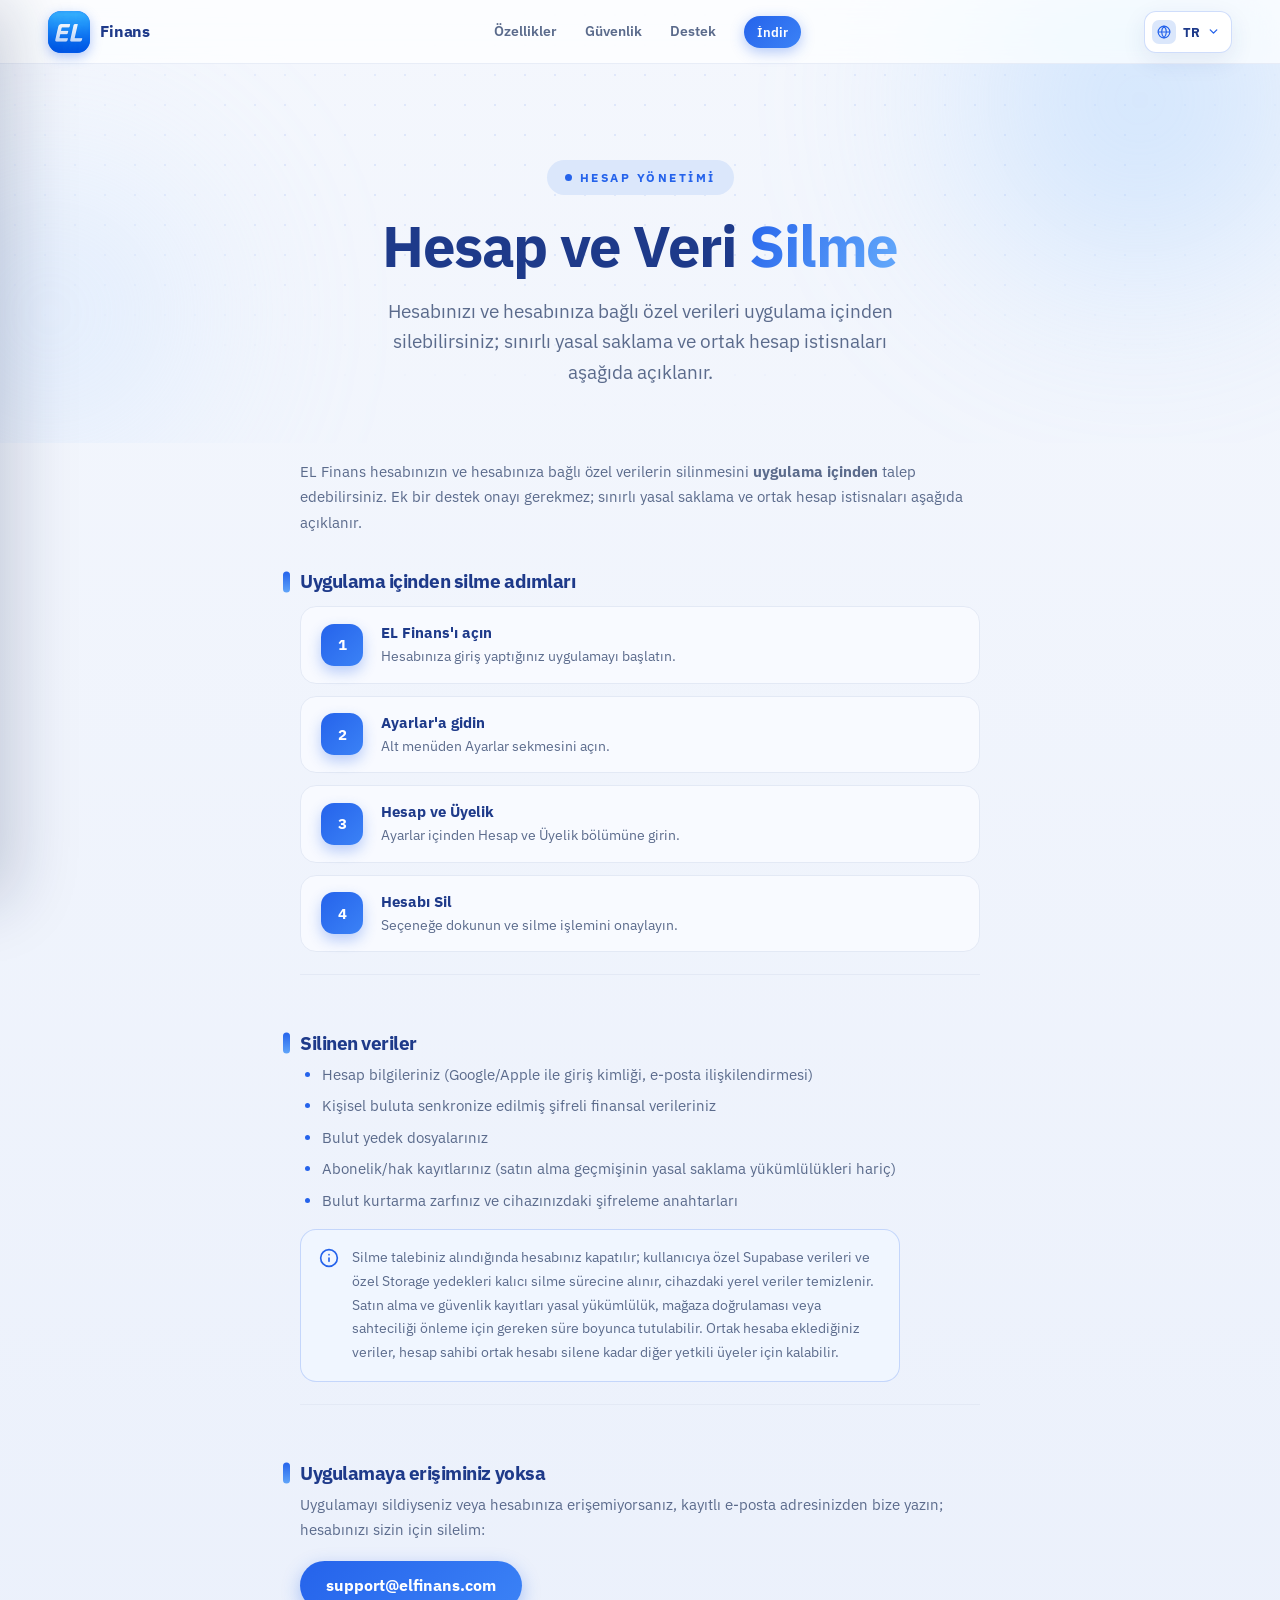
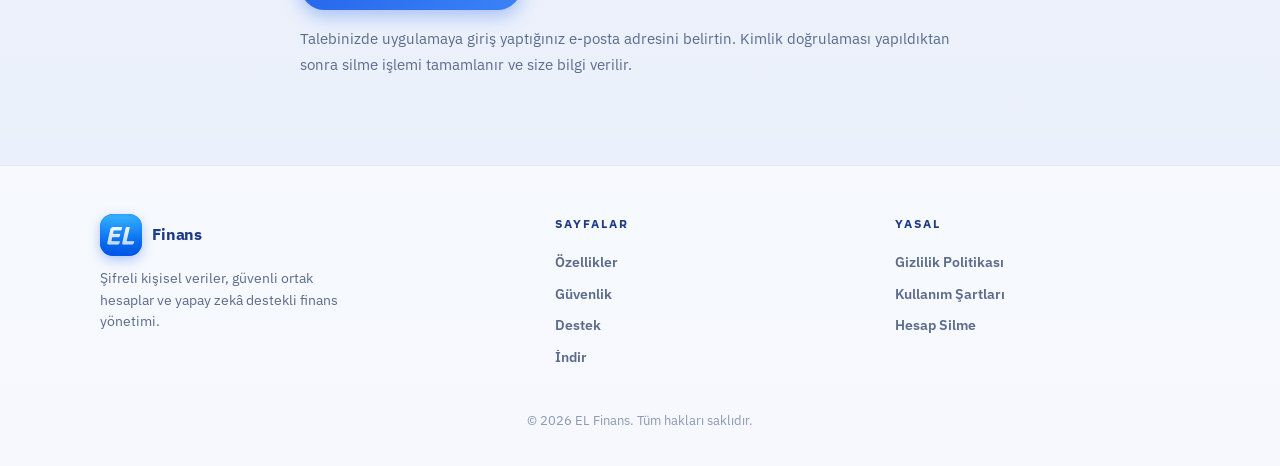
==== commit 673ed914: "Align legal content and security claims" ====
--- a/account-deletion.html
+++ b/account-deletion.html
@@ -4,13 +4,13 @@
   <meta charset="utf-8">
   <meta name="viewport" content="width=device-width, initial-scale=1">
   <title data-en="EL Finans - Account Deletion">EL Finans - Hesap Silme</title>
-  <meta name="description" content="EL Finans hesabınızı ve verilerinizi kalıcı olarak silme adımları.">
+  <meta name="description" content="EL Finans hesabınızı ve hesaba bağlı verileri silme adımları ile yasal saklama istisnaları.">
   <link rel="icon" type="image/png" href="images/favicon-192.png">
   <link rel="apple-touch-icon" href="images/favicon-192.png">
   <link rel="preconnect" href="https://fonts.googleapis.com">
   <link rel="preconnect" href="https://fonts.gstatic.com" crossorigin>
   <link href="https://fonts.googleapis.com/css2?family=IBM+Plex+Sans:wght@400;500;600;700&display=swap" rel="stylesheet">
-  <link rel="stylesheet" href="style.css?v=20260720-9">
+  <link rel="stylesheet" href="style.css?v=20260720-12">
 </head>
 <body>
 
@@ -46,14 +46,14 @@
   </div>
   <span class="badge" data-en="Account Management">Hesap Yönetimi</span>
   <h1 data-en='Account &amp; Data <span class="accent">Deletion</span>'>Hesap ve Veri <span class="accent">Silme</span></h1>
-  <p class="lede" data-en="You can permanently delete your account and all linked data from within the app — no approval process required.">Hesabınızı ve bağlı tüm verileri uygulama içinden kalıcı olarak silebilirsiniz — onay süreci gerekmez.</p>
+  <p class="lede" data-en="You can request deletion of your account and account-scoped data from within the app; limited legal and shared-account retention exceptions apply.">Hesabınızı ve hesabınıza bağlı özel verileri uygulama içinden silebilirsiniz; sınırlı yasal saklama ve ortak hesap istisnaları aşağıda açıklanır.</p>
 </header>
 
 <main class="page-main">
   <article class="legal-content">
     <section data-lang="tr">
       <div class="legal-intro">
-        <p>EL Finans hesabınızı ve hesabınıza bağlı tüm verileri <strong>uygulama içinden</strong> kalıcı olarak silebilirsiniz. Silme işlemi için ek bir onay süreci veya bizimle iletişime geçmeniz gerekmez.</p>
+        <p>EL Finans hesabınızın ve hesabınıza bağlı özel verilerin silinmesini <strong>uygulama içinden</strong> talep edebilirsiniz. Ek bir destek onayı gerekmez; sınırlı yasal saklama ve ortak hesap istisnaları aşağıda açıklanır.</p>
       </div>
       <div class="legal-block">
         <h2>Uygulama içinden silme adımları</h2>
@@ -68,14 +68,14 @@
         <h2>Silinen veriler</h2>
         <ul>
         <li>Hesap bilgileriniz (Google/Apple ile giriş kimliği, e-posta ilişkilendirmesi)</li>
-        <li>Buluta senkronize edilmiş şifreli finansal verileriniz</li>
+        <li>Kişisel buluta senkronize edilmiş şifreli finansal verileriniz</li>
         <li>Bulut yedek dosyalarınız</li>
         <li>Abonelik/hak kayıtlarınız (satın alma geçmişinin yasal saklama yükümlülükleri hariç)</li>
-        <li>Şifreleme anahtarlarınız (cihazınızdaki güvenli depodan)</li>
+        <li>Bulut kurtarma zarfınız ve cihazınızdaki şifreleme anahtarları</li>
         </ul>
         <div class="callout">
         <svg viewBox="0 0 24 24" fill="none" stroke="currentColor" stroke-width="2" stroke-linecap="round" stroke-linejoin="round" aria-hidden="true"><circle cx="12" cy="12" r="10"/><path d="M12 16v-4"/><path d="M12 8h.01"/></svg>
-        <p>Silme talebiniz alındığında hesabınız kapatılır ve sunucudaki verileriniz kalıcı silme sürecine alınır. Cihazınızdaki yerel veriler de uygulama tarafından temizlenir.</p>
+        <p>Silme talebiniz alındığında hesabınız kapatılır; kullanıcıya özel Supabase verileri ve özel Storage yedekleri kalıcı silme sürecine alınır, cihazdaki yerel veriler temizlenir. Satın alma ve güvenlik kayıtları yasal yükümlülük, mağaza doğrulaması veya sahteciliği önleme için gereken süre boyunca tutulabilir. Ortak hesaba eklediğiniz veriler, hesap sahibi ortak hesabı silene kadar diğer yetkili üyeler için kalabilir.</p>
         </div>
       </div>
       <div class="legal-block">
@@ -88,7 +88,7 @@
 
     <section data-lang="en">
       <div class="legal-intro">
-        <p>You can permanently delete your EL Finans account and all data linked to it <strong>from within the app</strong>. No additional approval process or contacting us is required.</p>
+        <p>You can request deletion of your EL Finans account and account-scoped private data <strong>from within the app</strong>. No additional support approval is required; limited legal-retention and shared-account exceptions are explained below.</p>
       </div>
       <div class="legal-block">
         <h2>Deletion steps in the app</h2>
@@ -103,14 +103,14 @@
         <h2>Data that is deleted</h2>
         <ul>
         <li>Your account information (Google/Apple sign-in identity, email association)</li>
-        <li>Your encrypted financial data synced to the cloud</li>
+        <li>Your encrypted financial data synced to your personal cloud</li>
         <li>Your cloud backup files</li>
         <li>Your subscription/entitlement records (except purchase history subject to legal retention obligations)</li>
-        <li>Your encryption keys (from your device's secure storage)</li>
+        <li>Your cloud recovery envelope and encryption keys from the device</li>
         </ul>
         <div class="callout">
         <svg viewBox="0 0 24 24" fill="none" stroke="currentColor" stroke-width="2" stroke-linecap="round" stroke-linejoin="round" aria-hidden="true"><circle cx="12" cy="12" r="10"/><path d="M12 16v-4"/><path d="M12 8h.01"/></svg>
-        <p>Once your deletion request is received, your account is closed and your server-side data enters the permanent deletion process. Local data on your device is also cleared by the app.</p>
+        <p>Once your request is received, the account is closed; user-scoped Supabase data and private Storage backups enter permanent deletion, and local app data is cleared. Purchase and security records may remain for the period required by law, store verification, or fraud prevention. Data you added to a shared account may remain available to authorized members until the owner deletes that shared account.</p>
         </div>
       </div>
       <div class="legal-block">
@@ -127,7 +127,7 @@
   <div class="footer-grid">
     <div class="footer-brand">
       <a class="brand" href="/" aria-label="EL Finans"><span class="brand-mark"><img src="images/logo-nav.png" alt="" width="42" height="42"></span><span class="brand-name">Finans</span></a>
-      <p data-en="End-to-end encrypted, AI-powered personal finance app. Your money, under your control.">Uçtan uca şifreli, yapay zeka destekli kişisel finans uygulaması. Paranız, sizin kontrolünüzde.</p>
+      <p data-en="Encrypted personal data, secure shared accounts, and AI-powered finance management.">Şifreli kişisel veriler, güvenli ortak hesaplar ve yapay zekâ destekli finans yönetimi.</p>
     </div>
     <div class="footer-col">
       <h4 data-en="Pages">Sayfalar</h4>
@@ -146,6 +146,6 @@
   <div class="copy-line" data-en="© 2026 EL Finans. All rights reserved.">© 2026 EL Finans. Tüm hakları saklıdır.</div>
 </footer>
 
-<script src="script.js?v=20260720-3"></script>
+<script src="script.js?v=20260720-9"></script>
 </body>
 </html>
--- a/style.css
+++ b/style.css
@@ -625,10 +625,11 @@
 }
 .showcase-sticky .screen { aspect-ratio: 1206 / 2622; }
 .showcase-sticky .screen img {
-  position: absolute; inset: 0; width: 100%; height: 100%; opacity: 0; transform: scale(1.04);
-  transition: opacity .5s var(--ease), transform .5s var(--ease);
-}
-.showcase-sticky .screen img.active { opacity: 1; transform: none; }
+  position: absolute; inset: 0; width: 100%; height: 100%; opacity: 0; transform: none; z-index: 0;
+  transition: opacity .5s var(--ease);
+}
+.showcase-sticky .screen img.outgoing { opacity: 1; z-index: 1; transition: none; }
+.showcase-sticky .screen img.active { opacity: 1; z-index: 2; }
 
 @media (max-width: 900px) {
   .showcase { min-height: 0; padding: clamp(56px, 9vw, 80px) clamp(16px, 5vw, 48px); }
@@ -800,7 +801,7 @@
 .marquee-track {
   display: flex; gap: 22px; padding-right: 22px;
   flex-shrink: 0;
-  animation: galleryMarquee 36s linear infinite;
+  animation: galleryMarquee 48s linear infinite;
   will-change: transform;
 }
 .marquee:hover .marquee-track { animation-play-state: paused; }
@@ -975,15 +976,15 @@
 .cta {
   scroll-margin-top: var(--nav-h);
   text-align: center;
+}
+.cta .immersive-stage {
   padding: clamp(72px, 9vw, 110px) clamp(16px, 5vw, 48px) clamp(88px, 10vw, 130px);
 }
 @media (min-width: 901px) {
-  .cta {
-    min-height: calc(100svh - var(--nav-h));
+  .cta .immersive-stage {
+    height: calc(100svh - var(--nav-h));
+    min-height: 0;
     padding: 48px;
-    display: flex;
-    align-items: center;
-    justify-content: center;
   }
   .cta-card { width: 100%; }
 }
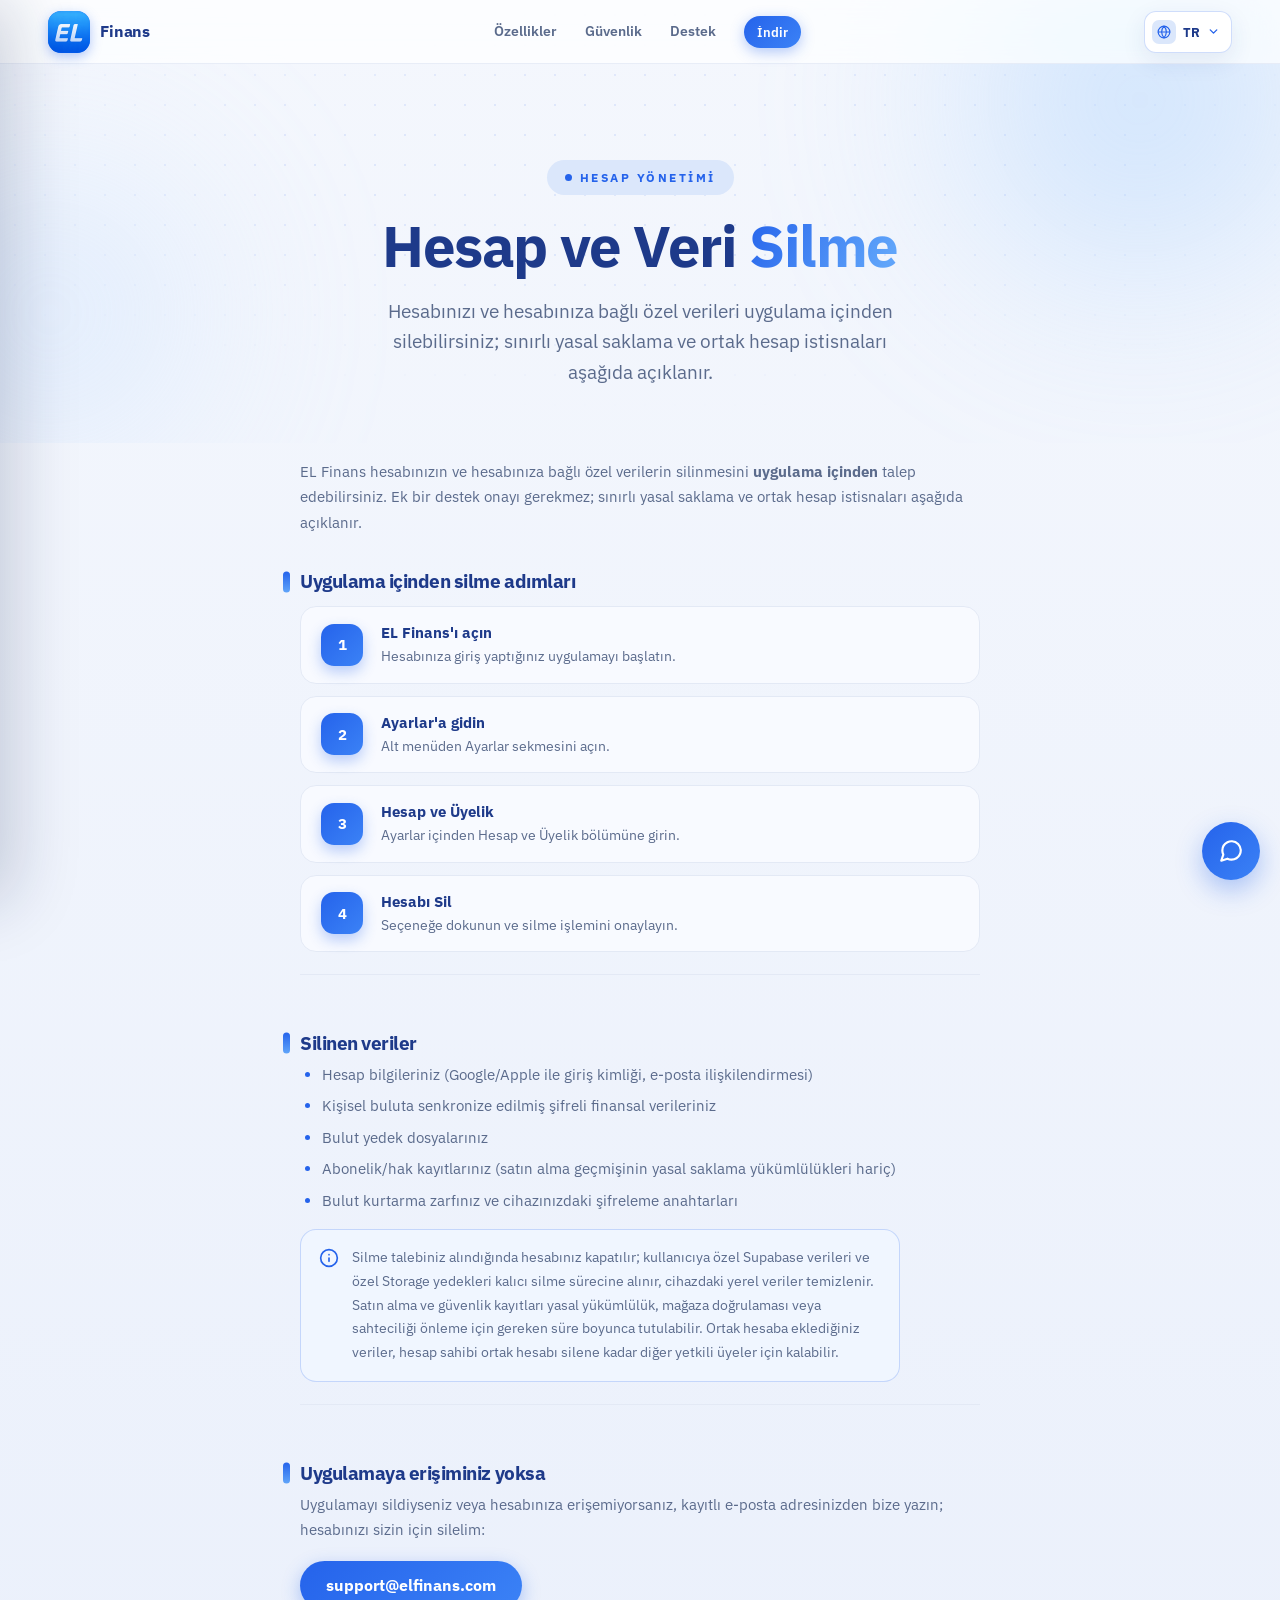
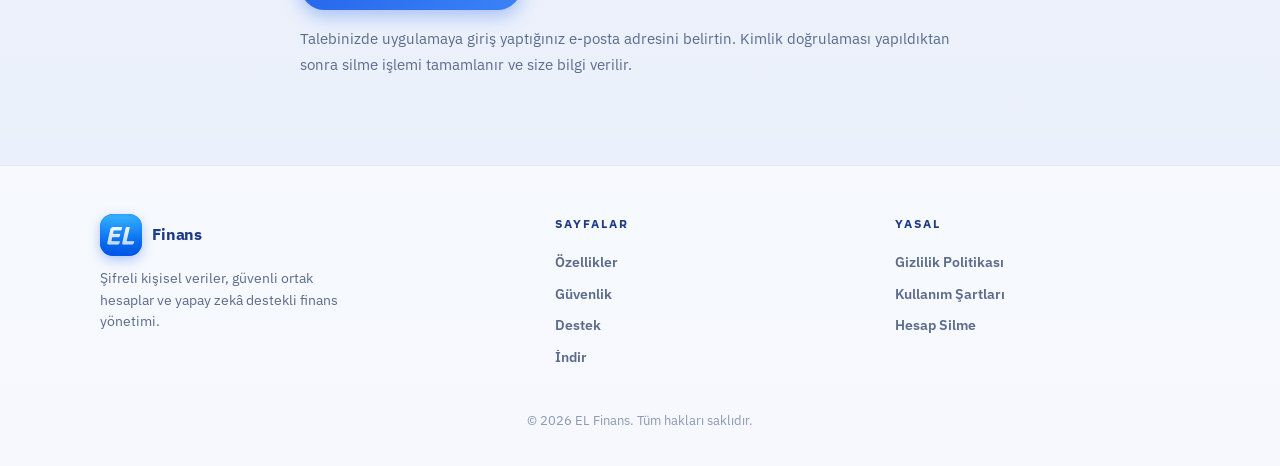
==== commit e03e7b72: "Add rule-based support chatbot widget Adds a bottom-right FAQ assistant covering account, security, " ====
--- a/account-deletion.html
+++ b/account-deletion.html
@@ -10,7 +10,7 @@
   <link rel="preconnect" href="https://fonts.googleapis.com">
   <link rel="preconnect" href="https://fonts.gstatic.com" crossorigin>
   <link href="https://fonts.googleapis.com/css2?family=IBM+Plex+Sans:wght@400;500;600;700&display=swap" rel="stylesheet">
-  <link rel="stylesheet" href="style.css?v=20260720-12">
+  <link rel="stylesheet" href="style.css?v=20260721-15">
 </head>
 <body>
 
@@ -146,6 +146,6 @@
   <div class="copy-line" data-en="© 2026 EL Finans. All rights reserved.">© 2026 EL Finans. Tüm hakları saklıdır.</div>
 </footer>
 
-<script src="script.js?v=20260720-9"></script>
+<script src="script.js?v=20260721-17"></script>
 </body>
 </html>
--- a/style.css
+++ b/style.css
@@ -801,7 +801,7 @@
 .marquee-track {
   display: flex; gap: 22px; padding-right: 22px;
   flex-shrink: 0;
-  animation: galleryMarquee 48s linear infinite;
+  animation: galleryMarquee var(--gallery-marquee-duration, 54s) linear infinite;
   will-change: transform;
 }
 .marquee:hover .marquee-track { animation-play-state: paused; }
@@ -1270,6 +1270,11 @@
   box-shadow: 0 24px 64px rgba(30, 58, 138, .1);
 }
 .form-card .contact-form { margin-top: 0; }
+.form-card.sb-highlight { animation: sbFormHighlight 1.6s var(--ease); }
+@keyframes sbFormHighlight {
+  0%, 100% { box-shadow: 0 24px 64px rgba(30, 58, 138, .1); }
+  15%, 60% { box-shadow: 0 0 0 4px rgba(37, 99, 235, .35), 0 24px 64px rgba(30, 58, 138, .1); }
+}
 .support-main .contact-alt {
   max-width: 680px; margin: 14px auto 0; text-align: center;
   display: flex; flex-wrap: wrap; justify-content: center; align-items: center; gap: 8px 10px;
@@ -1524,3 +1529,108 @@
   .privacy-reader-foot { align-items: stretch; flex-direction: column; gap: 8px; }
   .privacy-accept { width: 100%; }
 }
+
+/* ── Destek chatbotu (sağ alt, tüm sayfalarda ortak) ── */
+.support-bot { position: fixed; right: 20px; bottom: 20px; z-index: 260; }
+.support-bot-toggle {
+  width: 58px; height: 58px; border-radius: 50%; border: 0; cursor: pointer;
+  background: linear-gradient(135deg, var(--accent), var(--accent-2)); color: #fff;
+  display: flex; align-items: center; justify-content: center;
+  box-shadow: 0 10px 26px rgba(37, 99, 235, .35);
+  transition: transform .2s var(--ease), box-shadow .2s var(--ease);
+}
+.support-bot-toggle:hover { transform: translateY(-2px); box-shadow: 0 14px 30px rgba(37, 99, 235, .4); }
+.support-bot-toggle svg { width: 26px; height: 26px; position: absolute; transition: opacity .18s var(--ease), transform .18s var(--ease); }
+.support-bot-toggle .ic-close { opacity: 0; transform: rotate(-45deg) scale(.6); }
+.support-bot-toggle .ic-chat { opacity: 1; transform: none; }
+.support-bot.open .support-bot-toggle .ic-chat { opacity: 0; transform: rotate(45deg) scale(.6); }
+.support-bot.open .support-bot-toggle .ic-close { opacity: 1; transform: none; }
+
+.support-bot-panel {
+  position: absolute; right: 0; bottom: 74px; width: min(360px, calc(100vw - 40px));
+  height: min(500px, calc(100vh - 160px)); background: var(--card); border: 1px solid var(--border);
+  border-radius: 18px; box-shadow: 0 24px 60px rgba(15, 31, 75, .22);
+  display: flex; flex-direction: column; overflow: hidden;
+  opacity: 0; transform: translateY(12px) scale(.97); pointer-events: none;
+  transition: opacity .2s var(--ease), transform .2s var(--ease);
+}
+.support-bot.open .support-bot-panel { opacity: 1; transform: none; pointer-events: auto; }
+
+.support-bot-head {
+  display: flex; align-items: center; gap: 10px;
+  padding: 14px 14px 14px 16px; border-bottom: 1px solid var(--border);
+  background: linear-gradient(135deg, rgba(37,99,235,.1), rgba(59,130,246,.05));
+}
+.sb-avatar {
+  flex-shrink: 0; width: 38px; height: 38px; border-radius: 50%;
+  background: linear-gradient(135deg, var(--accent), var(--accent-2)); color: #fff;
+  display: flex; align-items: center; justify-content: center;
+}
+.sb-avatar svg { width: 21px; height: 21px; }
+.sb-avatar-sm { width: 26px; height: 26px; }
+.sb-avatar-sm svg { width: 15px; height: 15px; }
+.sb-head-text { flex: 1; min-width: 0; }
+.support-bot-head .sb-title { display: block; font-size: 14.5px; color: var(--head); }
+.sb-bot-tag {
+  display: flex; align-items: center; gap: 4px; font-size: 11px; font-weight: 600;
+  color: var(--accent); margin-top: 2px; letter-spacing: .01em;
+}
+.sb-bot-tag svg { width: 12px; height: 12px; flex-shrink: 0; }
+.support-bot-close {
+  border: 0; background: transparent; color: var(--muted); cursor: pointer;
+  width: 30px; height: 30px; border-radius: 8px; display: flex; align-items: center; justify-content: center;
+  flex-shrink: 0;
+}
+.support-bot-close:hover { background: var(--chip-bg); color: var(--accent); }
+.support-bot-close svg { width: 17px; height: 17px; }
+
+.support-bot-body { flex: 1; overflow-y: auto; padding: 14px 16px; display: flex; flex-direction: column; gap: 12px; }
+.sb-row { display: flex; align-items: flex-end; gap: 8px; max-width: 92%; }
+.sb-row-bot { align-self: flex-start; }
+.sb-row-user { align-self: flex-end; flex-direction: row-reverse; }
+.sb-col { display: flex; flex-direction: column; min-width: 0; }
+.sb-row-user .sb-col { align-items: flex-end; }
+.sb-msg { padding: 9px 13px; border-radius: 14px; font-size: 13.5px; line-height: 1.45; word-wrap: break-word; }
+.sb-msg.sb-bot { background: var(--bg-2); color: var(--ink); border-bottom-left-radius: 4px; }
+.sb-msg.sb-user { background: linear-gradient(135deg, var(--accent), var(--accent-2)); color: #fff; border-bottom-right-radius: 4px; }
+.sb-time { font-size: 10.5px; color: var(--muted); margin-top: 3px; padding: 0 3px; }
+
+.sb-typing { display: flex; align-items: center; gap: 4px; padding: 11px 14px; }
+.sb-typing span {
+  width: 6px; height: 6px; border-radius: 50%; background: var(--muted); opacity: .5;
+  animation: sbTypingBounce 1.1s infinite ease-in-out;
+}
+.sb-typing span:nth-child(2) { animation-delay: .15s; }
+.sb-typing span:nth-child(3) { animation-delay: .3s; }
+@keyframes sbTypingBounce {
+  0%, 60%, 100% { transform: translateY(0); opacity: .5; }
+  30% { transform: translateY(-4px); opacity: 1; }
+}
+
+.sb-suggestions-inline { display: flex; flex-wrap: wrap; gap: 6px; padding-left: 34px; }
+.sb-chip {
+  border: 1px solid var(--border); background: var(--bg-1); color: var(--ink);
+  font: inherit; font-size: 12px; padding: 6px 10px; border-radius: 999px; cursor: pointer;
+  transition: background .15s var(--ease), border-color .15s var(--ease);
+}
+.sb-chip:hover { background: var(--chip-bg); border-color: var(--accent); }
+.sb-chip-home { background: transparent; border-style: dashed; color: var(--muted); }
+.sb-chip-home:hover { color: var(--accent); }
+
+.support-bot-form { display: flex; gap: 8px; padding: 12px 14px; border-top: 1px solid var(--border); }
+.sb-input {
+  flex: 1; min-width: 0; border: 1px solid var(--border); border-radius: 10px;
+  padding: 10px 12px; font: inherit; font-size: 13.5px; color: var(--ink); background: var(--bg-1);
+}
+.sb-input:focus { outline: none; border-color: var(--accent); box-shadow: 0 0 0 3px rgba(37, 99, 235, .12); }
+.sb-send {
+  width: 40px; height: 40px; flex-shrink: 0; border: 0; border-radius: 10px; cursor: pointer;
+  background: linear-gradient(135deg, var(--accent), var(--accent-2)); color: #fff;
+  display: flex; align-items: center; justify-content: center;
+}
+.sb-send svg { width: 17px; height: 17px; }
+
+@media (max-width: 480px) {
+  .support-bot { right: 14px; bottom: 14px; }
+  .support-bot-panel { width: calc(100vw - 28px); height: min(520px, calc(100vh - 130px)); bottom: 70px; }
+}
